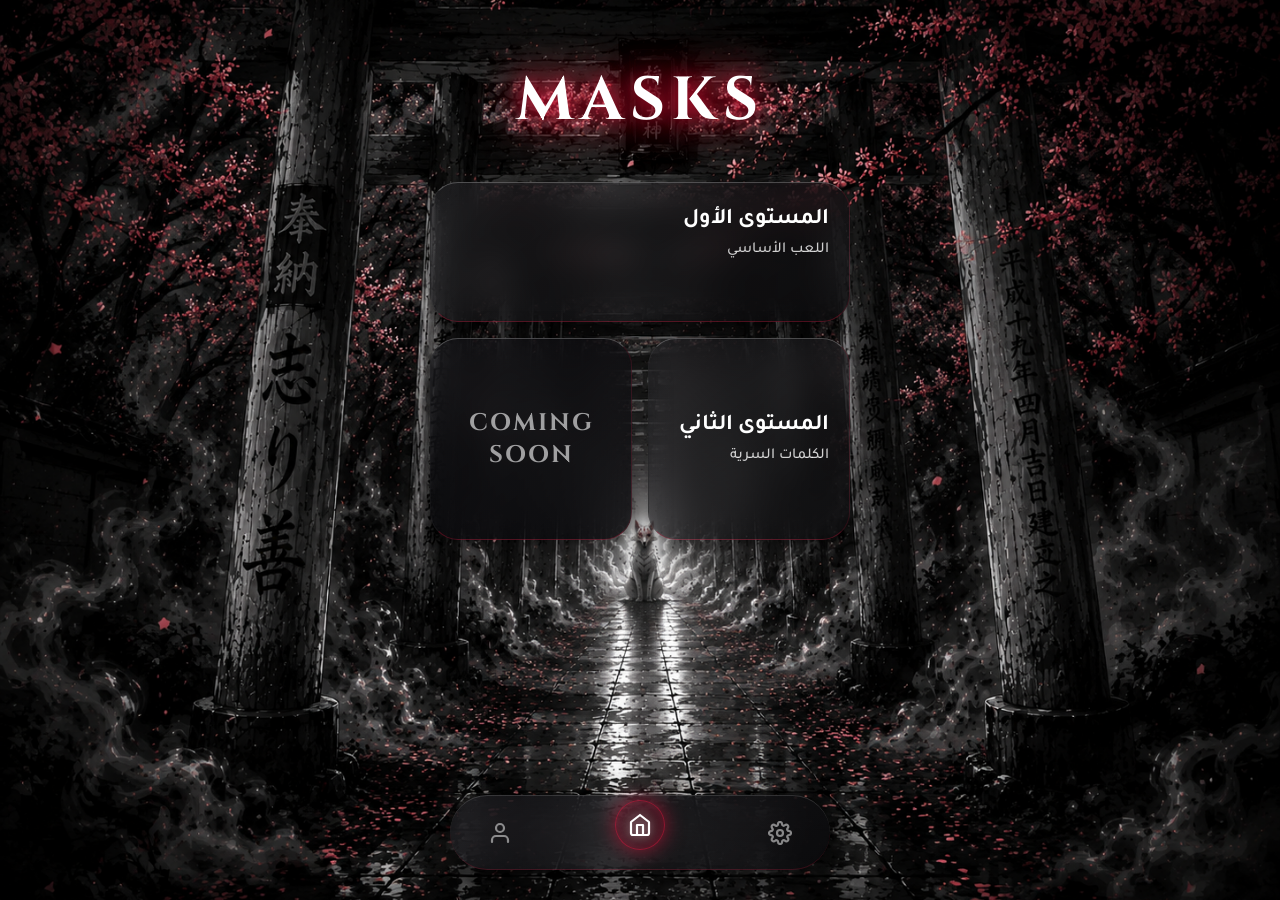
==== index.html @ 03657460 "Update index.html" ====
<!DOCTYPE html>
<html lang="ar" dir="rtl">
<head>
    <meta charset="UTF-8">
    <meta name="viewport" content="width=device-width, initial-scale=1.0">
    <title>Masks - Bento Box UI</title>
    
    <link href="https://fonts.googleapis.com/css2?family=Cinzel:wght@700;900&family=Tajawal:wght@400;500;700&display=swap" rel="stylesheet">
    
    <style>
        :root {
            --crimson-red: #dc143c;
            --blood-glow: rgba(220, 20, 60, 0.6);
            --glass-bg-start: rgba(40, 40, 45, 0.4);
            --glass-bg-end: rgba(10, 10, 12, 0.75);
            --text-pure-white: #ffffff;
            --bento-radius: 28px;
        }

        * {
            box-sizing: border-box;
            margin: 0;
            padding: 0;
        }

        body {
            font-family: 'Tajawal', sans-serif;
            background: #050505 url('BackGround(3).png') no-repeat center center fixed;
            background-size: cover;
            color: var(--text-pure-white);
            min-height: 100vh;
            display: flex;
            flex-direction: column;
            align-items: center;
            padding-bottom: 120px;
        }

        /* --- الشعار والعنوان --- */
        header {
            margin-top: 60px;
            margin-bottom: 40px;
            text-align: center;
        }

        h1.game-title {
            font-family: 'Cinzel', serif;
            font-size: 3.8rem;
            letter-spacing: 6px;
            color: var(--text-pure-white);
            text-transform: uppercase;
            text-shadow: 0 0 15px var(--blood-glow), 0 0 35px var(--crimson-red), 0 0 50px #8a0303;
        }

        /* --- تخطيط البينتو الحقيقي (Bento Box Grid) --- */
        .bento-grid {
            display: grid;
            grid-template-columns: 1fr 1fr; /* عمودين متساويين */
            gap: 16px;
            width: 90%;
            max-width: 420px; /* مقاس مثالي للهواتف */
        }

        /* المربع الأول: يأخذ العرض كاملاً (عمودين) */
        .bento-wide {
            grid-column: span 2;
            min-height: 140px;
        }

        /* المربعات الصغيرة: مربعات مثالية */
        .bento-square {
            aspect-ratio: 1 / 1;
            display: flex;
            flex-direction: column;
            justify-content: center;
        }

        /* --- الزجاج الداكن المتقدم (Advanced Glassmorphism) --- */
        .bento-item {
            background: linear-gradient(145deg, var(--glass-bg-start) 0%, var(--glass-bg-end) 100%);
            backdrop-filter: blur(16px);
            -webkit-backdrop-filter: blur(16px);
            border-radius: var(--bento-radius);
            padding: 24px 20px;
            text-align: right;
            box-shadow: 0 15px 35px rgba(0, 0, 0, 0.5);
            transition: all 0.3s cubic-bezier(0.25, 0.8, 0.25, 1);
            
            /* حدود زجاجية 3D: أبيض من الأعلى وأحمر من الأسفل */
            border-top: 1.5px solid rgba(255, 255, 255, 0.25);
            border-bottom: 1.5px solid rgba(220, 20, 60, 0.3);
            border-left: 1px solid rgba(255, 255, 255, 0.05);
            border-right: 1px solid rgba(220, 20, 60, 0.15);
            
            cursor: pointer;
            position: relative;
            overflow: hidden;
        }

        /* تأثير التمرير والضغط (Hover & Active) */
        .bento-item:hover, .bento-item:active {
            transform: translateY(-5px) scale(1.02);
            /* توهج دموي للحدود */
            border-top-color: var(--crimson-red);
            border-bottom-color: var(--crimson-red);
            border-left-color: var(--crimson-red);
            border-right-color: var(--crimson-red);
            box-shadow: 0 15px 30px var(--blood-glow);
        }

        .bento-item h2 {
            font-size: 1.4rem;
            font-weight: 700;
            margin-bottom: 8px;
            color: var(--text-pure-white);
        }

        .bento-item p {
            font-size: 0.95rem;
            font-weight: 500;
            color: rgba(255, 255, 255, 0.8);
        }

        /* تنسيق خاص لمربع Coming Soon */
        .bento-square.coming-soon {
            align-items: center;
            text-align: center;
            background: linear-gradient(145deg, rgba(20, 20, 25, 0.5) 0%, rgba(5, 5, 8, 0.8) 100%);
        }

        .bento-square.coming-soon h2 {
            font-family: 'Cinzel', serif;
            font-size: 1.5rem;
            letter-spacing: 2px;
            margin: 0;
            color: rgba(255, 255, 255, 0.6);
            text-transform: uppercase;
        }

        /* --- شريط التنقل السفلي الاحترافي --- */
        .bottom-nav {
            position: fixed;
            bottom: 30px;
            left: 50%;
            transform: translateX(-50%);
            width: 85%;
            max-width: 380px;
            height: 75px;
            background: linear-gradient(145deg, rgba(30, 30, 35, 0.6) 0%, rgba(10, 10, 12, 0.9) 100%);
            backdrop-filter: blur(20px);
            -webkit-backdrop-filter: blur(20px);
            border-top: 1px solid rgba(255, 255, 255, 0.15);
            border-bottom: 1px solid rgba(220, 20, 60, 0.2);
            border-radius: 40px;
            display: flex;
            justify-content: space-between;
            align-items: center;
            padding: 0 25px;
            box-shadow: 0 15px 45px rgba(0, 0, 0, 0.8);
            z-index: 1000;
        }

        .nav-item {
            display: flex;
            justify-content: center;
            align-items: center;
            width: 50px;
            height: 50px;
            border-radius: 50%;
            cursor: pointer;
            transition: all 0.3s cubic-bezier(0.25, 0.8, 0.25, 1);
            color: rgba(255, 255, 255, 0.5); /* لون الأيقونات غير النشطة */
        }

        /* تنسيق أيقونات SVG */
        .nav-item svg {
            width: 24px;
            height: 24px;
            fill: none;
            stroke: currentColor;
            stroke-width: 2.2;
            stroke-linecap: round;
            stroke-linejoin: round;
            transition: all 0.3s ease;
        }

        /* حالة الزر النشط (Active) */
        .nav-item.active {
            color: var(--text-pure-white); /* أيقونة بيضاء ناصعة */
            background: rgba(220, 20, 60, 0.2);
            border: 1px solid rgba(220, 20, 60, 0.5);
            box-shadow: 0 0 20px var(--blood-glow), inset 0 0 10px rgba(220, 20, 60, 0.2);
            transform: translateY(-8px); /* رفع للأعلى بشكل واضح */
        }

        .nav-item.active svg {
            stroke: var(--text-pure-white);
            filter: drop-shadow(0 0 5px rgba(255, 255, 255, 0.5));
        }

    </style>
</head>
<body>

    <header>
        <h1 class="game-title">Masks</h1>
    </header>

    <main class="bento-grid">
        
        <div class="bento-item bento-wide">
            <h2>المستوى الأول</h2>
            <p>اللعب الأساسي</p>
        </div>

        <div class="bento-item bento-square">
            <h2>المستوى الثاني</h2>
            <p>الكلمات السرية</p>
        </div>

        <div class="bento-item bento-square coming-soon">
            <h2>Coming<br>Soon</h2>
        </div>
        
    </main>

    <nav class="bottom-nav">
        <div class="nav-item" id="nav-settings">
            <svg viewBox="0 0 24 24">
                <circle cx="12" cy="12" r="3"></circle>
                <path d="M19.4 15a1.65 1.65 0 0 0 .33 1.82l.06.06a2 2 0 0 1 0 2.83 2 2 0 0 1-2.83 0l-.06-.06a1.65 1.65 0 0 0-1.82-.33 1.65 1.65 0 0 0-1 1.51V21a2 2 0 0 1-2 2 2 2 0 0 1-2-2v-.09A1.65 1.65 0 0 0 9 19.4a1.65 1.65 0 0 0-1.82.33l-.06.06a2 2 0 0 1-2.83 0 2 2 0 0 1 0-2.83l.06-.06a1.65 1.65 0 0 0 .33-1.82 1.65 1.65 0 0 0-1.51-1H3a2 2 0 0 1-2-2 2 2 0 0 1 2-2h.09A1.65 1.65 0 0 0 4.6 9a1.65 1.65 0 0 0-.33-1.82l-.06-.06a2 2 0 0 1 0-2.83 2 2 0 0 1 2.83 0l.06.06a1.65 1.65 0 0 0 1.82.33H9a1.65 1.65 0 0 0 1-1.51V3a2 2 0 0 1 2-2 2 2 0 0 1 2 2v.09a1.65 1.65 0 0 0 1 1.51 1.65 1.65 0 0 0 1.82-.33l.06-.06a2 2 0 0 1 2.83 0 2 2 0 0 1 0 2.83l-.06.06a1.65 1.65 0 0 0-.33 1.82V9a1.65 1.65 0 0 0 1.51 1H21a2 2 0 0 1 2 2 2 2 0 0 1-2 2h-.09a1.65 1.65 0 0 0-1.51 1z"></path>
            </svg>
        </div>
        
        <div class="nav-item active" id="nav-home">
            <svg viewBox="0 0 24 24">
                <path d="M3 9l9-7 9 7v11a2 2 0 0 1-2 2H5a2 2 0 0 1-2-2z"></path>
                <polyline points="9 22 9 12 15 12 15 22"></polyline>
            </svg>
        </div>
        
        <div class="nav-item" id="nav-profile">
            <svg viewBox="0 0 24 24">
                <path d="M20 21v-2a4 4 0 0 0-4-4H8a4 4 0 0 0-4 4v2"></path>
                <circle cx="12" cy="7" r="4"></circle>
            </svg>
        </div>
    </nav>

    <script>
        document.addEventListener('DOMContentLoaded', () => {
            const navItems = document.querySelectorAll('.nav-item');

            navItems.forEach(item => {
                item.addEventListener('click', function() {
                    // إزالة التفعيل من جميع الأزرار
                    navItems.forEach(nav => nav.classList.remove('active'));
                    
                    // إضافة التفعيل للزر الحالي ليرتفع ويتوهج
                    this.classList.add('active');
                });
            });
        });
    </script>
</body>
</html>
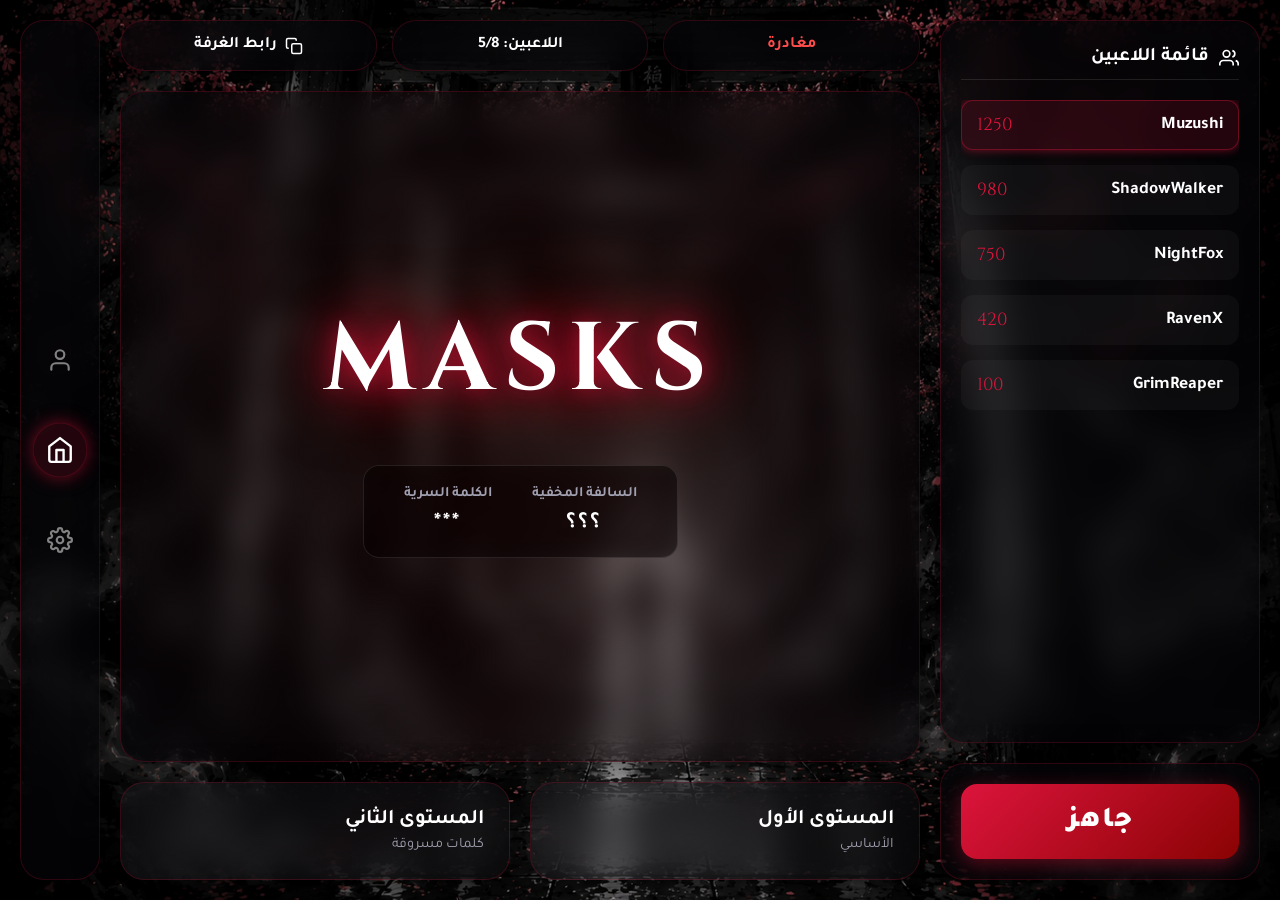
==== commit f4d51c02: "Update index.html" ====
--- a/index.html
+++ b/index.html
@@ -3,18 +3,20 @@
 <head>
     <meta charset="UTF-8">
     <meta name="viewport" content="width=device-width, initial-scale=1.0">
-    <title>Masks - Bento Box UI</title>
+    <title>MASKS - Grimdark Bento UI</title>
     
     <link href="https://fonts.googleapis.com/css2?family=Cinzel:wght@700;900&family=Tajawal:wght@400;500;700&display=swap" rel="stylesheet">
     
     <style>
         :root {
-            --crimson-red: #dc143c;
-            --blood-glow: rgba(220, 20, 60, 0.6);
-            --glass-bg-start: rgba(40, 40, 45, 0.4);
-            --glass-bg-end: rgba(10, 10, 12, 0.75);
-            --text-pure-white: #ffffff;
-            --bento-radius: 28px;
+            --crimson-dark: #8a0303;
+            --crimson-bright: #dc143c;
+            --blood-glow: rgba(220, 20, 60, 0.5);
+            --glass-bg: rgba(5, 5, 8, 0.65);
+            --glass-border: rgba(220, 20, 60, 0.2);
+            --text-pure: #ffffff;
+            --text-muted: #a0a0b0;
+            --bento-radius: 24px;
         }
 
         * {
@@ -27,235 +29,399 @@
             font-family: 'Tajawal', sans-serif;
             background: #050505 url('BackGround(3).png') no-repeat center center fixed;
             background-size: cover;
-            color: var(--text-pure-white);
+            color: var(--text-pure);
             min-height: 100vh;
             display: flex;
-            flex-direction: column;
-            align-items: center;
-            padding-bottom: 120px;
-        }
-
-        /* --- الشعار والعنوان --- */
-        header {
-            margin-top: 60px;
-            margin-bottom: 40px;
-            text-align: center;
-        }
-
-        h1.game-title {
-            font-family: 'Cinzel', serif;
-            font-size: 3.8rem;
-            letter-spacing: 6px;
-            color: var(--text-pure-white);
-            text-transform: uppercase;
-            text-shadow: 0 0 15px var(--blood-glow), 0 0 35px var(--crimson-red), 0 0 50px #8a0303;
-        }
-
-        /* --- تخطيط البينتو الحقيقي (Bento Box Grid) --- */
-        .bento-grid {
+            justify-content: center;
+            align-items: center;
+            padding: 20px;
+            overflow-x: hidden;
+        }
+
+        /* --- التخطيط الشبكي الرئيسي (Bento Box Layout) --- */
+        .layout-wrapper {
             display: grid;
-            grid-template-columns: 1fr 1fr; /* عمودين متساويين */
-            gap: 16px;
-            width: 90%;
-            max-width: 420px; /* مقاس مثالي للهواتف */
-        }
-
-        /* المربع الأول: يأخذ العرض كاملاً (عمودين) */
-        .bento-wide {
-            grid-column: span 2;
-            min-height: 140px;
-        }
-
-        /* المربعات الصغيرة: مربعات مثالية */
-        .bento-square {
-            aspect-ratio: 1 / 1;
-            display: flex;
-            flex-direction: column;
-            justify-content: center;
-        }
-
-        /* --- الزجاج الداكن المتقدم (Advanced Glassmorphism) --- */
-        .bento-item {
-            background: linear-gradient(145deg, var(--glass-bg-start) 0%, var(--glass-bg-end) 100%);
+            width: 100%;
+            max-width: 1400px;
+            height: calc(100vh - 40px);
+            gap: 20px;
+            /* التوزيع: قائمة يمنى (300px) | المنتصف (مرن) | شريط أيسر (80px) */
+            /* في الـ RTL، العمود الأول يظهر على اليمين فعلياً */
+            grid-template-columns: 320px 1fr 80px; 
+            grid-template-areas: "right center left";
+        }
+
+        /* الشاشات المتوسطة والصغيرة (الجوال) */
+        @media (max-width: 1024px) {
+            body { align-items: flex-start; }
+            .layout-wrapper {
+                height: auto;
+                grid-template-columns: 1fr;
+                grid-template-areas: 
+                    "left"
+                    "center"
+                    "right";
+            }
+        }
+
+        /* --- التصميم الزجاجي الموحد (Dark Glassmorphism) --- */
+        .glass-panel {
+            background: var(--glass-bg);
             backdrop-filter: blur(16px);
             -webkit-backdrop-filter: blur(16px);
+            border: 1px solid var(--glass-border);
             border-radius: var(--bento-radius);
-            padding: 24px 20px;
-            text-align: right;
-            box-shadow: 0 15px 35px rgba(0, 0, 0, 0.5);
-            transition: all 0.3s cubic-bezier(0.25, 0.8, 0.25, 1);
-            
-            /* حدود زجاجية 3D: أبيض من الأعلى وأحمر من الأسفل */
-            border-top: 1.5px solid rgba(255, 255, 255, 0.25);
-            border-bottom: 1.5px solid rgba(220, 20, 60, 0.3);
-            border-left: 1px solid rgba(255, 255, 255, 0.05);
-            border-right: 1px solid rgba(220, 20, 60, 0.15);
-            
-            cursor: pointer;
+            box-shadow: 0 10px 40px rgba(0, 0, 0, 0.8);
             position: relative;
             overflow: hidden;
         }
 
-        /* تأثير التمرير والضغط (Hover & Active) */
-        .bento-item:hover, .bento-item:active {
-            transform: translateY(-5px) scale(1.02);
-            /* توهج دموي للحدود */
-            border-top-color: var(--crimson-red);
-            border-bottom-color: var(--crimson-red);
-            border-left-color: var(--crimson-red);
-            border-right-color: var(--crimson-red);
-            box-shadow: 0 15px 30px var(--blood-glow);
-        }
-
-        .bento-item h2 {
-            font-size: 1.4rem;
-            font-weight: 700;
-            margin-bottom: 8px;
-            color: var(--text-pure-white);
-        }
-
-        .bento-item p {
-            font-size: 0.95rem;
-            font-weight: 500;
-            color: rgba(255, 255, 255, 0.8);
-        }
-
-        /* تنسيق خاص لمربع Coming Soon */
-        .bento-square.coming-soon {
-            align-items: center;
-            text-align: center;
-            background: linear-gradient(145deg, rgba(20, 20, 25, 0.5) 0%, rgba(5, 5, 8, 0.8) 100%);
-        }
-
-        .bento-square.coming-soon h2 {
-            font-family: 'Cinzel', serif;
-            font-size: 1.5rem;
-            letter-spacing: 2px;
-            margin: 0;
-            color: rgba(255, 255, 255, 0.6);
-            text-transform: uppercase;
-        }
-
-        /* --- شريط التنقل السفلي الاحترافي --- */
-        .bottom-nav {
-            position: fixed;
-            bottom: 30px;
-            left: 50%;
-            transform: translateX(-50%);
-            width: 85%;
-            max-width: 380px;
-            height: 75px;
-            background: linear-gradient(145deg, rgba(30, 30, 35, 0.6) 0%, rgba(10, 10, 12, 0.9) 100%);
-            backdrop-filter: blur(20px);
-            -webkit-backdrop-filter: blur(20px);
-            border-top: 1px solid rgba(255, 255, 255, 0.15);
-            border-bottom: 1px solid rgba(220, 20, 60, 0.2);
-            border-radius: 40px;
-            display: flex;
-            justify-content: space-between;
-            align-items: center;
-            padding: 0 25px;
-            box-shadow: 0 15px 45px rgba(0, 0, 0, 0.8);
-            z-index: 1000;
-        }
-
-        .nav-item {
-            display: flex;
-            justify-content: center;
-            align-items: center;
+        /* --- 1. الشريط الجانبي الأيسر (Nav) --- */
+        .left-sidebar {
+            grid-area: left;
+            display: flex;
+            flex-direction: column;
+            align-items: center;
+            justify-content: center;
+            gap: 40px;
+            padding: 30px 0;
+        }
+
+        @media (max-width: 1024px) {
+            .left-sidebar {
+                flex-direction: row;
+                padding: 15px;
+                border-radius: 40px;
+            }
+        }
+
+        .nav-icon {
             width: 50px;
             height: 50px;
             border-radius: 50%;
+            display: flex;
+            justify-content: center;
+            align-items: center;
             cursor: pointer;
-            transition: all 0.3s cubic-bezier(0.25, 0.8, 0.25, 1);
-            color: rgba(255, 255, 255, 0.5); /* لون الأيقونات غير النشطة */
-        }
-
-        /* تنسيق أيقونات SVG */
-        .nav-item svg {
-            width: 24px;
-            height: 24px;
+            transition: all 0.3s ease;
+            color: rgba(255, 255, 255, 0.5);
+        }
+
+        .nav-icon svg {
+            width: 26px;
+            height: 26px;
             fill: none;
             stroke: currentColor;
-            stroke-width: 2.2;
+            stroke-width: 2;
             stroke-linecap: round;
             stroke-linejoin: round;
+        }
+
+        .nav-icon.active, .nav-icon:hover {
+            color: var(--text-pure);
+            background: rgba(220, 20, 60, 0.15);
+            box-shadow: 0 0 15px var(--blood-glow);
+            border: 1px solid var(--glass-border);
+            transform: scale(1.1);
+        }
+
+        /* --- 2. المساحة المركزية (Center Column) --- */
+        .center-column {
+            grid-area: center;
+            display: flex;
+            flex-direction: column;
+            gap: 20px;
+        }
+
+        /* الأزرار العلوية الطافية */
+        .top-pills {
+            display: flex;
+            justify-content: space-between;
+            gap: 15px;
+            flex-wrap: wrap;
+        }
+
+        .pill {
+            flex: 1;
+            min-width: 120px;
+            padding: 15px 20px;
+            display: flex;
+            justify-content: center;
+            align-items: center;
+            gap: 8px;
+            font-size: 1rem;
+            font-weight: 700;
+            cursor: pointer;
+            transition: background 0.3s;
+        }
+
+        .pill:hover { background: rgba(255, 255, 255, 0.1); }
+        .pill-leave { color: #ff4d4d; }
+        .pill-copy svg { width: 18px; height: 18px; stroke: currentColor; fill: none; stroke-width: 2; }
+
+        /* منطقة الهيرو (Hero Area) */
+        .hero-area {
+            flex: 1;
+            min-height: 400px;
+            display: flex;
+            flex-direction: column;
+            justify-content: center;
+            align-items: center;
+            padding: 40px;
+            background: radial-gradient(circle at center, rgba(40,0,0,0.4) 0%, rgba(5,5,8,0.7) 100%);
+        }
+
+        .hero-title {
+            font-family: 'Cinzel', serif;
+            font-size: 6rem;
+            letter-spacing: 10px;
+            color: var(--text-pure);
+            text-transform: uppercase;
+            text-shadow: 0 0 20px var(--blood-glow), 0 0 50px var(--crimson-bright), 0 0 80px var(--crimson-dark);
+            margin-bottom: 40px;
+            animation: pulse-glow 3s infinite alternate;
+        }
+
+        @keyframes pulse-glow {
+            from { text-shadow: 0 0 10px var(--blood-glow), 0 0 30px var(--crimson-bright); }
+            to { text-shadow: 0 0 25px var(--blood-glow), 0 0 60px var(--crimson-bright), 0 0 100px var(--crimson-dark); }
+        }
+
+        .hero-info-card {
+            background: rgba(0, 0, 0, 0.4);
+            border: 1px solid rgba(255, 255, 255, 0.1);
+            border-radius: 16px;
+            padding: 20px 40px;
+            display: flex;
+            gap: 40px;
+            text-align: center;
+            backdrop-filter: blur(10px);
+        }
+
+        .info-col h3 { font-size: 0.9rem; color: var(--text-muted); margin-bottom: 8px; }
+        .info-col p { font-size: 1.4rem; font-weight: 700; letter-spacing: 2px; }
+
+        @media (max-width: 768px) {
+            .hero-title { font-size: 3.5rem; }
+            .hero-info-card { flex-direction: column; gap: 20px; padding: 20px; }
+        }
+
+        /* المربعات السفلية (Bottom Widgets) */
+        .bottom-widgets {
+            display: flex;
+            gap: 20px;
+        }
+
+        .widget {
+            flex: 1;
+            padding: 25px;
+            display: flex;
+            flex-direction: column;
+            justify-content: center;
+            text-align: right;
+            background: linear-gradient(135deg, rgba(30,30,35,0.4) 0%, rgba(10,10,12,0.7) 100%);
+            transition: transform 0.3s;
+        }
+
+        .widget:hover {
+            transform: translateY(-5px);
+            border-color: var(--crimson-bright);
+        }
+
+        .widget h3 { font-size: 1.3rem; margin-bottom: 5px; }
+        .widget p { font-size: 0.9rem; color: var(--text-muted); }
+
+        /* --- 3. القائمة اليمنى (Right Sidebar) --- */
+        .right-sidebar {
+            grid-area: right;
+            display: flex;
+            flex-direction: column;
+            gap: 20px;
+        }
+
+        .leaderboard-card {
+            flex: 1;
+            padding: 25px 20px;
+            display: flex;
+            flex-direction: column;
+        }
+
+        .leaderboard-title {
+            font-size: 1.2rem;
+            font-weight: 700;
+            margin-bottom: 20px;
+            display: flex;
+            align-items: center;
+            gap: 10px;
+            border-bottom: 1px solid rgba(255,255,255,0.1);
+            padding-bottom: 10px;
+        }
+
+        .player-list {
+            list-style: none;
+            display: flex;
+            flex-direction: column;
+            gap: 15px;
+            overflow-y: auto;
+        }
+
+        .player-item {
+            display: flex;
+            justify-content: space-between;
+            align-items: center;
+            padding: 12px 15px;
+            border-radius: 12px;
+            background: rgba(255, 255, 255, 0.03);
+            border: 1px solid transparent;
+            transition: all 0.2s;
+        }
+
+        .player-item:hover { background: rgba(255, 255, 255, 0.08); }
+
+        /* تمييز اللاعب الأول (Muzushi) */
+        .player-item.top-player {
+            background: rgba(220, 20, 60, 0.15);
+            border: 1px solid rgba(220, 20, 60, 0.4);
+            box-shadow: 0 0 10px var(--blood-glow);
+        }
+
+        .player-name { font-weight: 700; font-size: 1.1rem; }
+        .player-score { font-family: 'Cinzel', serif; font-size: 1.1rem; color: var(--crimson-bright); }
+
+        .ready-action-card {
+            padding: 20px;
+            display: flex;
+            justify-content: center;
+            align-items: center;
+        }
+
+        .btn-ready {
+            width: 100%;
+            padding: 20px;
+            border-radius: 16px;
+            border: none;
+            background: linear-gradient(135deg, var(--crimson-bright) 0%, var(--crimson-dark) 100%);
+            color: var(--text-pure);
+            font-family: 'Tajawal', sans-serif;
+            font-size: 1.8rem;
+            font-weight: 900;
+            text-transform: uppercase;
+            letter-spacing: 2px;
+            cursor: pointer;
+            box-shadow: 0 5px 20px rgba(220, 20, 60, 0.4);
             transition: all 0.3s ease;
         }
 
-        /* حالة الزر النشط (Active) */
-        .nav-item.active {
-            color: var(--text-pure-white); /* أيقونة بيضاء ناصعة */
-            background: rgba(220, 20, 60, 0.2);
-            border: 1px solid rgba(220, 20, 60, 0.5);
-            box-shadow: 0 0 20px var(--blood-glow), inset 0 0 10px rgba(220, 20, 60, 0.2);
-            transform: translateY(-8px); /* رفع للأعلى بشكل واضح */
-        }
-
-        .nav-item.active svg {
-            stroke: var(--text-pure-white);
-            filter: drop-shadow(0 0 5px rgba(255, 255, 255, 0.5));
-        }
+        .btn-ready:hover {
+            transform: scale(1.02);
+            box-shadow: 0 10px 30px rgba(220, 20, 60, 0.8);
+        }
+        .btn-ready:active { transform: scale(0.98); }
 
     </style>
 </head>
 <body>
 
-    <header>
-        <h1 class="game-title">Masks</h1>
-    </header>
-
-    <main class="bento-grid">
+    <div class="layout-wrapper">
         
-        <div class="bento-item bento-wide">
-            <h2>المستوى الأول</h2>
-            <p>اللعب الأساسي</p>
-        </div>
-
-        <div class="bento-item bento-square">
-            <h2>المستوى الثاني</h2>
-            <p>الكلمات السرية</p>
-        </div>
-
-        <div class="bento-item bento-square coming-soon">
-            <h2>Coming<br>Soon</h2>
-        </div>
-        
-    </main>
-
-    <nav class="bottom-nav">
-        <div class="nav-item" id="nav-settings">
-            <svg viewBox="0 0 24 24">
-                <circle cx="12" cy="12" r="3"></circle>
-                <path d="M19.4 15a1.65 1.65 0 0 0 .33 1.82l.06.06a2 2 0 0 1 0 2.83 2 2 0 0 1-2.83 0l-.06-.06a1.65 1.65 0 0 0-1.82-.33 1.65 1.65 0 0 0-1 1.51V21a2 2 0 0 1-2 2 2 2 0 0 1-2-2v-.09A1.65 1.65 0 0 0 9 19.4a1.65 1.65 0 0 0-1.82.33l-.06.06a2 2 0 0 1-2.83 0 2 2 0 0 1 0-2.83l.06-.06a1.65 1.65 0 0 0 .33-1.82 1.65 1.65 0 0 0-1.51-1H3a2 2 0 0 1-2-2 2 2 0 0 1 2-2h.09A1.65 1.65 0 0 0 4.6 9a1.65 1.65 0 0 0-.33-1.82l-.06-.06a2 2 0 0 1 0-2.83 2 2 0 0 1 2.83 0l.06.06a1.65 1.65 0 0 0 1.82.33H9a1.65 1.65 0 0 0 1-1.51V3a2 2 0 0 1 2-2 2 2 0 0 1 2 2v.09a1.65 1.65 0 0 0 1 1.51 1.65 1.65 0 0 0 1.82-.33l.06-.06a2 2 0 0 1 2.83 0 2 2 0 0 1 0 2.83l-.06.06a1.65 1.65 0 0 0-.33 1.82V9a1.65 1.65 0 0 0 1.51 1H21a2 2 0 0 1 2 2 2 2 0 0 1-2 2h-.09a1.65 1.65 0 0 0-1.51 1z"></path>
-            </svg>
-        </div>
-        
-        <div class="nav-item active" id="nav-home">
-            <svg viewBox="0 0 24 24">
-                <path d="M3 9l9-7 9 7v11a2 2 0 0 1-2 2H5a2 2 0 0 1-2-2z"></path>
-                <polyline points="9 22 9 12 15 12 15 22"></polyline>
-            </svg>
-        </div>
-        
-        <div class="nav-item" id="nav-profile">
-            <svg viewBox="0 0 24 24">
-                <path d="M20 21v-2a4 4 0 0 0-4-4H8a4 4 0 0 0-4 4v2"></path>
-                <circle cx="12" cy="7" r="4"></circle>
-            </svg>
-        </div>
-    </nav>
+        <nav class="left-sidebar glass-panel">
+            <div class="nav-icon">
+                <svg viewBox="0 0 24 24"><path d="M20 21v-2a4 4 0 0 0-4-4H8a4 4 0 0 0-4 4v2"></path><circle cx="12" cy="7" r="4"></circle></svg>
+            </div>
+            <div class="nav-icon active">
+                <svg viewBox="0 0 24 24"><path d="M3 9l9-7 9 7v11a2 2 0 0 1-2 2H5a2 2 0 0 1-2-2z"></path><polyline points="9 22 9 12 15 12 15 22"></polyline></svg>
+            </div>
+            <div class="nav-icon">
+                <svg viewBox="0 0 24 24"><circle cx="12" cy="12" r="3"></circle><path d="M19.4 15a1.65 1.65 0 0 0 .33 1.82l.06.06a2 2 0 0 1 0 2.83 2 2 0 0 1-2.83 0l-.06-.06a1.65 1.65 0 0 0-1.82-.33 1.65 1.65 0 0 0-1 1.51V21a2 2 0 0 1-2 2 2 2 0 0 1-2-2v-.09A1.65 1.65 0 0 0 9 19.4a1.65 1.65 0 0 0-1.82.33l-.06.06a2 2 0 0 1-2.83 0 2 2 0 0 1 0-2.83l.06-.06a1.65 1.65 0 0 0 .33-1.82 1.65 1.65 0 0 0-1.51-1H3a2 2 0 0 1-2-2 2 2 0 0 1 2-2h.09A1.65 1.65 0 0 0 4.6 9a1.65 1.65 0 0 0-.33-1.82l-.06-.06a2 2 0 0 1 0-2.83 2 2 0 0 1 2.83 0l.06.06a1.65 1.65 0 0 0 1.82.33H9a1.65 1.65 0 0 0 1-1.51V3a2 2 0 0 1 2-2 2 2 0 0 1 2 2v.09a1.65 1.65 0 0 0 1 1.51 1.65 1.65 0 0 0 1.82-.33l.06-.06a2 2 0 0 1 2.83 0 2 2 0 0 1 0 2.83l-.06.06a1.65 1.65 0 0 0-.33 1.82V9a1.65 1.65 0 0 0 1.51 1H21a2 2 0 0 1 2 2 2 2 0 0 1-2 2h-.09a1.65 1.65 0 0 0-1.51 1z"></path></svg>
+            </div>
+        </nav>
+
+        <main class="center-column">
+            
+            <div class="top-pills">
+                <div class="pill glass-panel pill-leave">مغادرة</div>
+                <div class="pill glass-panel">اللاعبين: 5/8</div>
+                <div class="pill glass-panel pill-copy">
+                    <svg viewBox="0 0 24 24"><rect x="9" y="9" width="13" height="13" rx="2" ry="2"></rect><path d="M5 15H4a2 2 0 0 1-2-2V4a2 2 0 0 1 2-2h9a2 2 0 0 1 2 2v1"></path></svg>
+                    رابط الغرفة
+                </div>
+            </div>
+
+            <div class="hero-area glass-panel">
+                <h1 class="hero-title">MASKS</h1>
+                
+                <div class="hero-info-card">
+                    <div class="info-col">
+                        <h3>السالفة المخفية</h3>
+                        <p>؟؟؟</p>
+                    </div>
+                    <div class="info-col">
+                        <h3>الكلمة السرية</h3>
+                        <p>***</p>
+                    </div>
+                </div>
+            </div>
+
+            <div class="bottom-widgets">
+                <div class="widget glass-panel">
+                    <h3>المستوى الأول</h3>
+                    <p>الأساسي</p>
+                </div>
+                <div class="widget glass-panel">
+                    <h3>المستوى الثاني</h3>
+                    <p>كلمات مسروقة</p>
+                </div>
+            </div>
+
+        </main>
+
+        <aside class="right-sidebar">
+            
+            <div class="leaderboard-card glass-panel">
+                <div class="leaderboard-title">
+                    <svg style="width:20px;height:20px;fill:none;stroke:currentColor;stroke-width:2" viewBox="0 0 24 24"><path d="M17 21v-2a4 4 0 0 0-4-4H5a4 4 0 0 0-4 4v2"></path><circle cx="9" cy="7" r="4"></circle><path d="M23 21v-2a4 4 0 0 0-3-3.87"></path><path d="M16 3.13a4 4 0 0 1 0 7.75"></path></svg>
+                    قائمة اللاعبين
+                </div>
+                
+                <ul class="player-list">
+                    <li class="player-item top-player">
+                        <span class="player-name">Muzushi</span>
+                        <span class="player-score">1250</span>
+                    </li>
+                    <li class="player-item">
+                        <span class="player-name">ShadowWalker</span>
+                        <span class="player-score">980</span>
+                    </li>
+                    <li class="player-item">
+                        <span class="player-name">NightFox</span>
+                        <span class="player-score">750</span>
+                    </li>
+                    <li class="player-item">
+                        <span class="player-name">RavenX</span>
+                        <span class="player-score">420</span>
+                    </li>
+                    <li class="player-item">
+                        <span class="player-name">GrimReaper</span>
+                        <span class="player-score">100</span>
+                    </li>
+                </ul>
+            </div>
+
+            <div class="ready-action-card glass-panel">
+                <button class="btn-ready">جاهز</button>
+            </div>
+
+        </aside>
+
+    </div>
 
     <script>
         document.addEventListener('DOMContentLoaded', () => {
-            const navItems = document.querySelectorAll('.nav-item');
-
-            navItems.forEach(item => {
-                item.addEventListener('click', function() {
-                    // إزالة التفعيل من جميع الأزرار
-                    navItems.forEach(nav => nav.classList.remove('active'));
-                    
-                    // إضافة التفعيل للزر الحالي ليرتفع ويتوهج
+            const navIcons = document.querySelectorAll('.nav-icon');
+
+            navIcons.forEach(icon => {
+                icon.addEventListener('click', function() {
+                    navIcons.forEach(nav => nav.classList.remove('active'));
                     this.classList.add('active');
                 });
             });
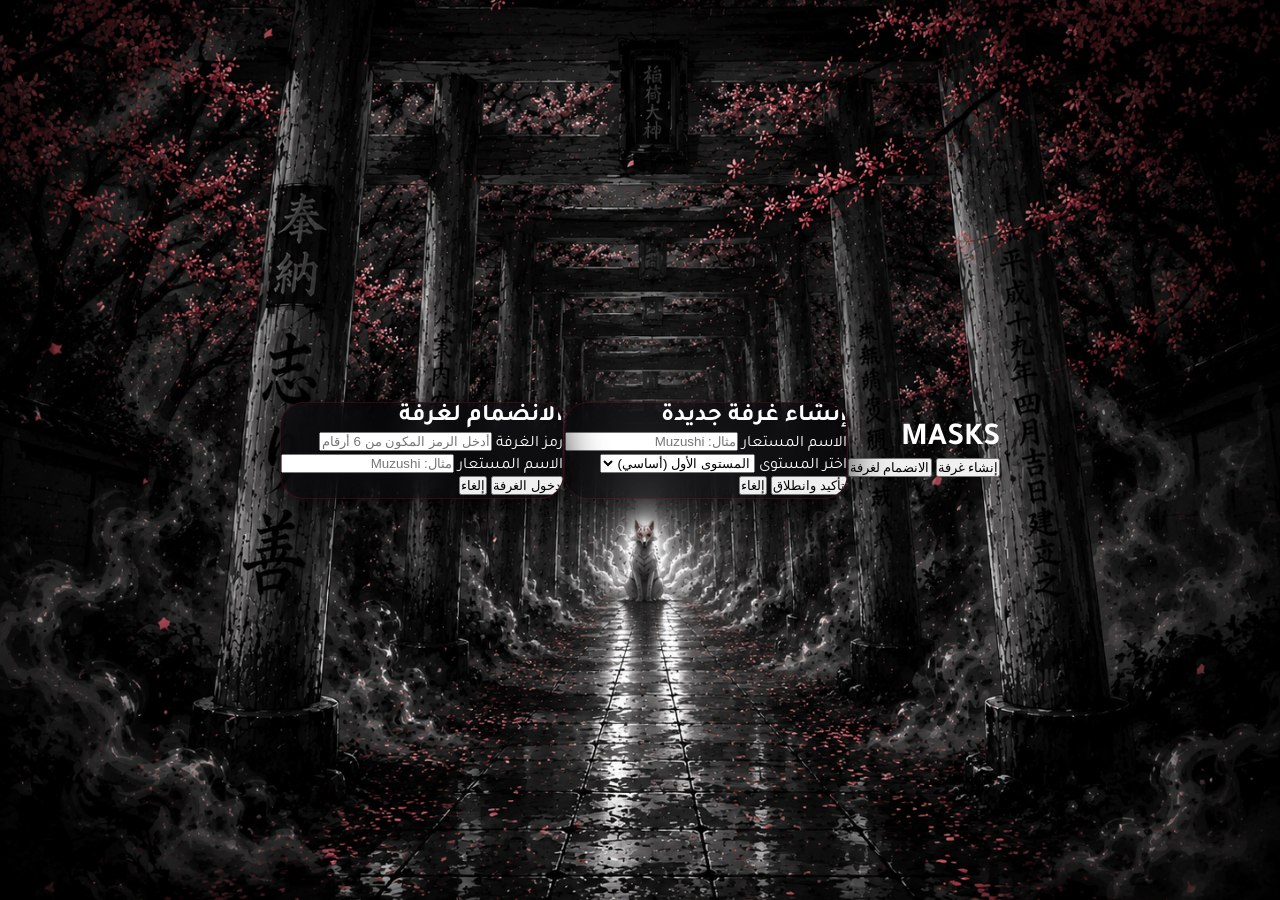
==== commit 7399f884: "Create index.html" ====
--- a/index.html
+++ b/index.html
@@ -3,429 +3,84 @@
 <head>
     <meta charset="UTF-8">
     <meta name="viewport" content="width=device-width, initial-scale=1.0">
-    <title>MASKS - Grimdark Bento UI</title>
-    
-    <link href="https://fonts.googleapis.com/css2?family=Cinzel:wght@700;900&family=Tajawal:wght@400;500;700&display=swap" rel="stylesheet">
-    
-    <style>
-        :root {
-            --crimson-dark: #8a0303;
-            --crimson-bright: #dc143c;
-            --blood-glow: rgba(220, 20, 60, 0.5);
-            --glass-bg: rgba(5, 5, 8, 0.65);
-            --glass-border: rgba(220, 20, 60, 0.2);
-            --text-pure: #ffffff;
-            --text-muted: #a0a0b0;
-            --bento-radius: 24px;
-        }
-
-        * {
-            box-sizing: border-box;
-            margin: 0;
-            padding: 0;
-        }
-
-        body {
-            font-family: 'Tajawal', sans-serif;
-            background: #050505 url('BackGround(3).png') no-repeat center center fixed;
-            background-size: cover;
-            color: var(--text-pure);
-            min-height: 100vh;
-            display: flex;
-            justify-content: center;
-            align-items: center;
-            padding: 20px;
-            overflow-x: hidden;
-        }
-
-        /* --- التخطيط الشبكي الرئيسي (Bento Box Layout) --- */
-        .layout-wrapper {
-            display: grid;
-            width: 100%;
-            max-width: 1400px;
-            height: calc(100vh - 40px);
-            gap: 20px;
-            /* التوزيع: قائمة يمنى (300px) | المنتصف (مرن) | شريط أيسر (80px) */
-            /* في الـ RTL، العمود الأول يظهر على اليمين فعلياً */
-            grid-template-columns: 320px 1fr 80px; 
-            grid-template-areas: "right center left";
-        }
-
-        /* الشاشات المتوسطة والصغيرة (الجوال) */
-        @media (max-width: 1024px) {
-            body { align-items: flex-start; }
-            .layout-wrapper {
-                height: auto;
-                grid-template-columns: 1fr;
-                grid-template-areas: 
-                    "left"
-                    "center"
-                    "right";
-            }
-        }
-
-        /* --- التصميم الزجاجي الموحد (Dark Glassmorphism) --- */
-        .glass-panel {
-            background: var(--glass-bg);
-            backdrop-filter: blur(16px);
-            -webkit-backdrop-filter: blur(16px);
-            border: 1px solid var(--glass-border);
-            border-radius: var(--bento-radius);
-            box-shadow: 0 10px 40px rgba(0, 0, 0, 0.8);
-            position: relative;
-            overflow: hidden;
-        }
-
-        /* --- 1. الشريط الجانبي الأيسر (Nav) --- */
-        .left-sidebar {
-            grid-area: left;
-            display: flex;
-            flex-direction: column;
-            align-items: center;
-            justify-content: center;
-            gap: 40px;
-            padding: 30px 0;
-        }
-
-        @media (max-width: 1024px) {
-            .left-sidebar {
-                flex-direction: row;
-                padding: 15px;
-                border-radius: 40px;
-            }
-        }
-
-        .nav-icon {
-            width: 50px;
-            height: 50px;
-            border-radius: 50%;
-            display: flex;
-            justify-content: center;
-            align-items: center;
-            cursor: pointer;
-            transition: all 0.3s ease;
-            color: rgba(255, 255, 255, 0.5);
-        }
-
-        .nav-icon svg {
-            width: 26px;
-            height: 26px;
-            fill: none;
-            stroke: currentColor;
-            stroke-width: 2;
-            stroke-linecap: round;
-            stroke-linejoin: round;
-        }
-
-        .nav-icon.active, .nav-icon:hover {
-            color: var(--text-pure);
-            background: rgba(220, 20, 60, 0.15);
-            box-shadow: 0 0 15px var(--blood-glow);
-            border: 1px solid var(--glass-border);
-            transform: scale(1.1);
-        }
-
-        /* --- 2. المساحة المركزية (Center Column) --- */
-        .center-column {
-            grid-area: center;
-            display: flex;
-            flex-direction: column;
-            gap: 20px;
-        }
-
-        /* الأزرار العلوية الطافية */
-        .top-pills {
-            display: flex;
-            justify-content: space-between;
-            gap: 15px;
-            flex-wrap: wrap;
-        }
-
-        .pill {
-            flex: 1;
-            min-width: 120px;
-            padding: 15px 20px;
-            display: flex;
-            justify-content: center;
-            align-items: center;
-            gap: 8px;
-            font-size: 1rem;
-            font-weight: 700;
-            cursor: pointer;
-            transition: background 0.3s;
-        }
-
-        .pill:hover { background: rgba(255, 255, 255, 0.1); }
-        .pill-leave { color: #ff4d4d; }
-        .pill-copy svg { width: 18px; height: 18px; stroke: currentColor; fill: none; stroke-width: 2; }
-
-        /* منطقة الهيرو (Hero Area) */
-        .hero-area {
-            flex: 1;
-            min-height: 400px;
-            display: flex;
-            flex-direction: column;
-            justify-content: center;
-            align-items: center;
-            padding: 40px;
-            background: radial-gradient(circle at center, rgba(40,0,0,0.4) 0%, rgba(5,5,8,0.7) 100%);
-        }
-
-        .hero-title {
-            font-family: 'Cinzel', serif;
-            font-size: 6rem;
-            letter-spacing: 10px;
-            color: var(--text-pure);
-            text-transform: uppercase;
-            text-shadow: 0 0 20px var(--blood-glow), 0 0 50px var(--crimson-bright), 0 0 80px var(--crimson-dark);
-            margin-bottom: 40px;
-            animation: pulse-glow 3s infinite alternate;
-        }
-
-        @keyframes pulse-glow {
-            from { text-shadow: 0 0 10px var(--blood-glow), 0 0 30px var(--crimson-bright); }
-            to { text-shadow: 0 0 25px var(--blood-glow), 0 0 60px var(--crimson-bright), 0 0 100px var(--crimson-dark); }
-        }
-
-        .hero-info-card {
-            background: rgba(0, 0, 0, 0.4);
-            border: 1px solid rgba(255, 255, 255, 0.1);
-            border-radius: 16px;
-            padding: 20px 40px;
-            display: flex;
-            gap: 40px;
-            text-align: center;
-            backdrop-filter: blur(10px);
-        }
-
-        .info-col h3 { font-size: 0.9rem; color: var(--text-muted); margin-bottom: 8px; }
-        .info-col p { font-size: 1.4rem; font-weight: 700; letter-spacing: 2px; }
-
-        @media (max-width: 768px) {
-            .hero-title { font-size: 3.5rem; }
-            .hero-info-card { flex-direction: column; gap: 20px; padding: 20px; }
-        }
-
-        /* المربعات السفلية (Bottom Widgets) */
-        .bottom-widgets {
-            display: flex;
-            gap: 20px;
-        }
-
-        .widget {
-            flex: 1;
-            padding: 25px;
-            display: flex;
-            flex-direction: column;
-            justify-content: center;
-            text-align: right;
-            background: linear-gradient(135deg, rgba(30,30,35,0.4) 0%, rgba(10,10,12,0.7) 100%);
-            transition: transform 0.3s;
-        }
-
-        .widget:hover {
-            transform: translateY(-5px);
-            border-color: var(--crimson-bright);
-        }
-
-        .widget h3 { font-size: 1.3rem; margin-bottom: 5px; }
-        .widget p { font-size: 0.9rem; color: var(--text-muted); }
-
-        /* --- 3. القائمة اليمنى (Right Sidebar) --- */
-        .right-sidebar {
-            grid-area: right;
-            display: flex;
-            flex-direction: column;
-            gap: 20px;
-        }
-
-        .leaderboard-card {
-            flex: 1;
-            padding: 25px 20px;
-            display: flex;
-            flex-direction: column;
-        }
-
-        .leaderboard-title {
-            font-size: 1.2rem;
-            font-weight: 700;
-            margin-bottom: 20px;
-            display: flex;
-            align-items: center;
-            gap: 10px;
-            border-bottom: 1px solid rgba(255,255,255,0.1);
-            padding-bottom: 10px;
-        }
-
-        .player-list {
-            list-style: none;
-            display: flex;
-            flex-direction: column;
-            gap: 15px;
-            overflow-y: auto;
-        }
-
-        .player-item {
-            display: flex;
-            justify-content: space-between;
-            align-items: center;
-            padding: 12px 15px;
-            border-radius: 12px;
-            background: rgba(255, 255, 255, 0.03);
-            border: 1px solid transparent;
-            transition: all 0.2s;
-        }
-
-        .player-item:hover { background: rgba(255, 255, 255, 0.08); }
-
-        /* تمييز اللاعب الأول (Muzushi) */
-        .player-item.top-player {
-            background: rgba(220, 20, 60, 0.15);
-            border: 1px solid rgba(220, 20, 60, 0.4);
-            box-shadow: 0 0 10px var(--blood-glow);
-        }
-
-        .player-name { font-weight: 700; font-size: 1.1rem; }
-        .player-score { font-family: 'Cinzel', serif; font-size: 1.1rem; color: var(--crimson-bright); }
-
-        .ready-action-card {
-            padding: 20px;
-            display: flex;
-            justify-content: center;
-            align-items: center;
-        }
-
-        .btn-ready {
-            width: 100%;
-            padding: 20px;
-            border-radius: 16px;
-            border: none;
-            background: linear-gradient(135deg, var(--crimson-bright) 0%, var(--crimson-dark) 100%);
-            color: var(--text-pure);
-            font-family: 'Tajawal', sans-serif;
-            font-size: 1.8rem;
-            font-weight: 900;
-            text-transform: uppercase;
-            letter-spacing: 2px;
-            cursor: pointer;
-            box-shadow: 0 5px 20px rgba(220, 20, 60, 0.4);
-            transition: all 0.3s ease;
-        }
-
-        .btn-ready:hover {
-            transform: scale(1.02);
-            box-shadow: 0 10px 30px rgba(220, 20, 60, 0.8);
-        }
-        .btn-ready:active { transform: scale(0.98); }
-
-    </style>
+    <title>MASKS - Home</title>
+    <link rel="stylesheet" href="style.css">
 </head>
 <body>
 
-    <div class="layout-wrapper">
+    <div class="vignette-overlay"></div>
+
+    <main class="landing-content">
+        <h1 class="main-title">MASKS</h1>
         
-        <nav class="left-sidebar glass-panel">
-            <div class="nav-icon">
-                <svg viewBox="0 0 24 24"><path d="M20 21v-2a4 4 0 0 0-4-4H8a4 4 0 0 0-4 4v2"></path><circle cx="12" cy="7" r="4"></circle></svg>
+        <div class="action-buttons">
+            <button class="btn btn-glass" onclick="openModal('create-room-modal')">إنشاء غرفة</button>
+            <button class="btn btn-ghost" onclick="openModal('join-room-modal')">الانضمام لغرفة</button>
+        </div>
+    </main>
+
+    <div id="create-room-modal" class="modal-overlay">
+        <div class="modal-box glass-panel">
+            <h2>إنشاء غرفة جديدة</h2>
+            <div class="input-group">
+                <label>الاسم المستعار</label>
+                <input type="text" class="glass-input" placeholder="مثال: Muzushi">
             </div>
-            <div class="nav-icon active">
-                <svg viewBox="0 0 24 24"><path d="M3 9l9-7 9 7v11a2 2 0 0 1-2 2H5a2 2 0 0 1-2-2z"></path><polyline points="9 22 9 12 15 12 15 22"></polyline></svg>
+            <div class="input-group">
+                <label>اختر المستوى</label>
+                <select class="glass-input">
+                    <option value="1">المستوى الأول (أساسي)</option>
+                    <option value="2">المستوى الثاني (متقدم)</option>
+                </select>
             </div>
-            <div class="nav-icon">
-                <svg viewBox="0 0 24 24"><circle cx="12" cy="12" r="3"></circle><path d="M19.4 15a1.65 1.65 0 0 0 .33 1.82l.06.06a2 2 0 0 1 0 2.83 2 2 0 0 1-2.83 0l-.06-.06a1.65 1.65 0 0 0-1.82-.33 1.65 1.65 0 0 0-1 1.51V21a2 2 0 0 1-2 2 2 2 0 0 1-2-2v-.09A1.65 1.65 0 0 0 9 19.4a1.65 1.65 0 0 0-1.82.33l-.06.06a2 2 0 0 1-2.83 0 2 2 0 0 1 0-2.83l.06-.06a1.65 1.65 0 0 0 .33-1.82 1.65 1.65 0 0 0-1.51-1H3a2 2 0 0 1-2-2 2 2 0 0 1 2-2h.09A1.65 1.65 0 0 0 4.6 9a1.65 1.65 0 0 0-.33-1.82l-.06-.06a2 2 0 0 1 0-2.83 2 2 0 0 1 2.83 0l.06.06a1.65 1.65 0 0 0 1.82.33H9a1.65 1.65 0 0 0 1-1.51V3a2 2 0 0 1 2-2 2 2 0 0 1 2 2v.09a1.65 1.65 0 0 0 1 1.51 1.65 1.65 0 0 0 1.82-.33l.06-.06a2 2 0 0 1 2.83 0 2 2 0 0 1 0 2.83l-.06.06a1.65 1.65 0 0 0-.33 1.82V9a1.65 1.65 0 0 0 1.51 1H21a2 2 0 0 1 2 2 2 2 0 0 1-2 2h-.09a1.65 1.65 0 0 0-1.51 1z"></path></svg>
+            <div class="modal-actions">
+                <button class="btn btn-glass confirm-btn" onclick="closeModal('create-room-modal')">تأكيد وانطلاق</button>
+                <button class="btn btn-ghost" onclick="closeModal('create-room-modal')">إلغاء</button>
             </div>
-        </nav>
-
-        <main class="center-column">
-            
-            <div class="top-pills">
-                <div class="pill glass-panel pill-leave">مغادرة</div>
-                <div class="pill glass-panel">اللاعبين: 5/8</div>
-                <div class="pill glass-panel pill-copy">
-                    <svg viewBox="0 0 24 24"><rect x="9" y="9" width="13" height="13" rx="2" ry="2"></rect><path d="M5 15H4a2 2 0 0 1-2-2V4a2 2 0 0 1 2-2h9a2 2 0 0 1 2 2v1"></path></svg>
-                    رابط الغرفة
-                </div>
-            </div>
-
-            <div class="hero-area glass-panel">
-                <h1 class="hero-title">MASKS</h1>
-                
-                <div class="hero-info-card">
-                    <div class="info-col">
-                        <h3>السالفة المخفية</h3>
-                        <p>؟؟؟</p>
-                    </div>
-                    <div class="info-col">
-                        <h3>الكلمة السرية</h3>
-                        <p>***</p>
-                    </div>
-                </div>
-            </div>
-
-            <div class="bottom-widgets">
-                <div class="widget glass-panel">
-                    <h3>المستوى الأول</h3>
-                    <p>الأساسي</p>
-                </div>
-                <div class="widget glass-panel">
-                    <h3>المستوى الثاني</h3>
-                    <p>كلمات مسروقة</p>
-                </div>
-            </div>
-
-        </main>
-
-        <aside class="right-sidebar">
-            
-            <div class="leaderboard-card glass-panel">
-                <div class="leaderboard-title">
-                    <svg style="width:20px;height:20px;fill:none;stroke:currentColor;stroke-width:2" viewBox="0 0 24 24"><path d="M17 21v-2a4 4 0 0 0-4-4H5a4 4 0 0 0-4 4v2"></path><circle cx="9" cy="7" r="4"></circle><path d="M23 21v-2a4 4 0 0 0-3-3.87"></path><path d="M16 3.13a4 4 0 0 1 0 7.75"></path></svg>
-                    قائمة اللاعبين
-                </div>
-                
-                <ul class="player-list">
-                    <li class="player-item top-player">
-                        <span class="player-name">Muzushi</span>
-                        <span class="player-score">1250</span>
-                    </li>
-                    <li class="player-item">
-                        <span class="player-name">ShadowWalker</span>
-                        <span class="player-score">980</span>
-                    </li>
-                    <li class="player-item">
-                        <span class="player-name">NightFox</span>
-                        <span class="player-score">750</span>
-                    </li>
-                    <li class="player-item">
-                        <span class="player-name">RavenX</span>
-                        <span class="player-score">420</span>
-                    </li>
-                    <li class="player-item">
-                        <span class="player-name">GrimReaper</span>
-                        <span class="player-score">100</span>
-                    </li>
-                </ul>
-            </div>
-
-            <div class="ready-action-card glass-panel">
-                <button class="btn-ready">جاهز</button>
-            </div>
-
-        </aside>
-
+        </div>
     </div>
 
-    <script>
-        document.addEventListener('DOMContentLoaded', () => {
-            const navIcons = document.querySelectorAll('.nav-icon');
+    <div id="join-room-modal" class="modal-overlay">
+        <div class="modal-box glass-panel">
+            <h2>الانضمام لغرفة</h2>
+            <div class="input-group">
+                <label>رمز الغرفة</label>
+                <input type="text" class="glass-input text-center" placeholder="أدخل الرمز المكون من 6 أرقام">
+            </div>
+            <div class="input-group">
+                <label>الاسم المستعار</label>
+                <input type="text" class="glass-input" placeholder="مثال: Muzushi">
+            </div>
+            <div class="modal-actions">
+                <button class="btn btn-glass confirm-btn" onclick="closeModal('join-room-modal')">دخول الغرفة</button>
+                <button class="btn btn-ghost" onclick="closeModal('join-room-modal')">إلغاء</button>
+            </div>
+        </div>
+    </div>
 
-            navIcons.forEach(icon => {
-                icon.addEventListener('click', function() {
-                    navIcons.forEach(nav => nav.classList.remove('active'));
-                    this.classList.add('active');
-                });
-            });
-        });
-    </script>
+    <nav class="bottom-nav">
+        <div class="nav-item">
+            <svg viewBox="0 0 24 24">
+                <circle cx="12" cy="12" r="3"></circle>
+                <path d="M19.4 15a1.65 1.65 0 0 0 .33 1.82l.06.06a2 2 0 0 1 0 2.83 2 2 0 0 1-2.83 0l-.06-.06a1.65 1.65 0 0 0-1.82-.33 1.65 1.65 0 0 0-1 1.51V21a2 2 0 0 1-2 2 2 2 0 0 1-2-2v-.09A1.65 1.65 0 0 0 9 19.4a1.65 1.65 0 0 0-1.82.33l-.06.06a2 2 0 0 1-2.83 0 2 2 0 0 1 0-2.83l.06-.06a1.65 1.65 0 0 0 .33-1.82 1.65 1.65 0 0 0-1.51-1H3a2 2 0 0 1-2-2 2 2 0 0 1 2-2h.09A1.65 1.65 0 0 0 4.6 9a1.65 1.65 0 0 0-.33-1.82l-.06-.06a2 2 0 0 1 0-2.83 2 2 0 0 1 2.83 0l.06.06a1.65 1.65 0 0 0 1.82.33H9a1.65 1.65 0 0 0 1-1.51V3a2 2 0 0 1 2-2 2 2 0 0 1 2 2v.09a1.65 1.65 0 0 0 1 1.51 1.65 1.65 0 0 0 1.82-.33l.06-.06a2 2 0 0 1 2.83 0 2 2 0 0 1 0 2.83l-.06.06a1.65 1.65 0 0 0-.33 1.82V9a1.65 1.65 0 0 0 1.51 1H21a2 2 0 0 1 2 2 2 2 0 0 1-2 2h-.09a1.65 1.65 0 0 0-1.51 1z"></path>
+            </svg>
+        </div>
+        
+        <div class="nav-item active">
+            <svg viewBox="0 0 24 24">
+                <path d="M3 9l9-7 9 7v11a2 2 0 0 1-2 2H5a2 2 0 0 1-2-2z"></path>
+                <polyline points="9 22 9 12 15 12 15 22"></polyline>
+            </svg>
+        </div>
+        
+        <div class="nav-item">
+            <svg viewBox="0 0 24 24">
+                <path d="M20 21v-2a4 4 0 0 0-4-4H8a4 4 0 0 0-4 4v2"></path>
+                <circle cx="12" cy="7" r="4"></circle>
+            </svg>
+        </div>
+    </nav>
+
+    <script src="script.js"></script>
 </body>
 </html>
--- a/style.css
+++ b/style.css
@@ -0,0 +1,305 @@
+/* استدعاء الخطوط: Cinzel للغة الإنجليزية (الطابع القوطي) و Tajawal للعربية */
+@import url('https://fonts.googleapis.com/css2?family=Cinzel:wght@700;900&family=Tajawal:wght@400;500;700&display=swap');
+
+:root {
+    --crimson-dark: #8a0303;
+    --crimson-bright: #dc143c;
+    --blood-glow: rgba(220, 20, 60, 0.5);
+    --glass-bg: rgba(5, 5, 8, 0.65);
+    --glass-border: rgba(220, 20, 60, 0.2);
+    --text-pure: #ffffff;
+    --text-muted: #a0a0b0;
+    --bento-radius: 24px;
+}
+
+* {
+    box-sizing: border-box;
+    margin: 0;
+    padding: 0;
+}
+
+body {
+    font-family: 'Tajawal', sans-serif;
+    background: #050505 url('BackGround(3).png') no-repeat center center fixed;
+    background-size: cover;
+    color: var(--text-pure);
+    min-height: 100vh;
+    display: flex;
+    justify-content: center;
+    align-items: center;
+    padding: 20px;
+    overflow-x: hidden;
+}
+
+/* --- التخطيط الشبكي الرئيسي (Bento Box Layout) --- */
+.layout-wrapper {
+    display: grid;
+    width: 100%;
+    max-width: 1400px;
+    height: calc(100vh - 40px);
+    gap: 20px;
+    grid-template-columns: 320px 1fr 80px; 
+    grid-template-areas: "right center left";
+}
+
+@media (max-width: 1024px) {
+    body { align-items: flex-start; }
+    .layout-wrapper {
+        height: auto;
+        grid-template-columns: 1fr;
+        grid-template-areas: 
+            "left"
+            "center"
+            "right";
+    }
+}
+
+/* --- التصميم الزجاجي الموحد (Dark Glassmorphism) --- */
+.glass-panel {
+    background: var(--glass-bg);
+    backdrop-filter: blur(16px);
+    -webkit-backdrop-filter: blur(16px);
+    border: 1px solid var(--glass-border);
+    border-radius: var(--bento-radius);
+    box-shadow: 0 10px 40px rgba(0, 0, 0, 0.8);
+    position: relative;
+    overflow: hidden;
+}
+
+/* --- 1. الشريط الجانبي الأيسر (Nav) --- */
+.left-sidebar {
+    grid-area: left;
+    display: flex;
+    flex-direction: column;
+    align-items: center;
+    justify-content: center;
+    gap: 40px;
+    padding: 30px 0;
+}
+
+@media (max-width: 1024px) {
+    .left-sidebar {
+        flex-direction: row;
+        padding: 15px;
+        border-radius: 40px;
+    }
+}
+
+.nav-icon {
+    width: 50px;
+    height: 50px;
+    border-radius: 50%;
+    display: flex;
+    justify-content: center;
+    align-items: center;
+    cursor: pointer;
+    transition: all 0.3s ease;
+    color: rgba(255, 255, 255, 0.5);
+}
+
+.nav-icon svg {
+    width: 26px;
+    height: 26px;
+    fill: none;
+    stroke: currentColor;
+    stroke-width: 2;
+    stroke-linecap: round;
+    stroke-linejoin: round;
+}
+
+.nav-icon.active, .nav-icon:hover {
+    color: var(--text-pure);
+    background: rgba(220, 20, 60, 0.15);
+    box-shadow: 0 0 15px var(--blood-glow);
+    border: 1px solid var(--glass-border);
+    transform: scale(1.1);
+}
+
+/* --- 2. المساحة المركزية (Center Column) --- */
+.center-column {
+    grid-area: center;
+    display: flex;
+    flex-direction: column;
+    gap: 20px;
+}
+
+.top-pills {
+    display: flex;
+    justify-content: space-between;
+    gap: 15px;
+    flex-wrap: wrap;
+}
+
+.pill {
+    flex: 1;
+    min-width: 120px;
+    padding: 15px 20px;
+    display: flex;
+    justify-content: center;
+    align-items: center;
+    gap: 8px;
+    font-size: 1rem;
+    font-weight: 700;
+    cursor: pointer;
+    transition: background 0.3s;
+}
+
+.pill:hover { background: rgba(255, 255, 255, 0.1); }
+.pill-leave { color: #ff4d4d; }
+.pill-copy svg { width: 18px; height: 18px; stroke: currentColor; fill: none; stroke-width: 2; }
+
+.hero-area {
+    flex: 1;
+    min-height: 400px;
+    display: flex;
+    flex-direction: column;
+    justify-content: center;
+    align-items: center;
+    padding: 40px;
+    background: radial-gradient(circle at center, rgba(40,0,0,0.4) 0%, rgba(5,5,8,0.7) 100%);
+}
+
+.hero-title {
+    font-family: 'Cinzel', serif;
+    font-size: 6rem;
+    letter-spacing: 10px;
+    color: var(--text-pure);
+    text-transform: uppercase;
+    text-shadow: 0 0 20px var(--blood-glow), 0 0 50px var(--crimson-bright), 0 0 80px var(--crimson-dark);
+    margin-bottom: 40px;
+    animation: pulse-glow 3s infinite alternate;
+}
+
+@keyframes pulse-glow {
+    from { text-shadow: 0 0 10px var(--blood-glow), 0 0 30px var(--crimson-bright); }
+    to { text-shadow: 0 0 25px var(--blood-glow), 0 0 60px var(--crimson-bright), 0 0 100px var(--crimson-dark); }
+}
+
+.hero-info-card {
+    background: rgba(0, 0, 0, 0.4);
+    border: 1px solid rgba(255, 255, 255, 0.1);
+    border-radius: 16px;
+    padding: 20px 40px;
+    display: flex;
+    gap: 40px;
+    text-align: center;
+    backdrop-filter: blur(10px);
+}
+
+.info-col h3 { font-size: 0.9rem; color: var(--text-muted); margin-bottom: 8px; }
+.info-col p { font-size: 1.4rem; font-weight: 700; letter-spacing: 2px; }
+
+@media (max-width: 768px) {
+    .hero-title { font-size: 3.5rem; }
+    .hero-info-card { flex-direction: column; gap: 20px; padding: 20px; }
+}
+
+.bottom-widgets {
+    display: flex;
+    gap: 20px;
+}
+
+.widget {
+    flex: 1;
+    padding: 25px;
+    display: flex;
+    flex-direction: column;
+    justify-content: center;
+    text-align: right;
+    background: linear-gradient(135deg, rgba(30,30,35,0.4) 0%, rgba(10,10,12,0.7) 100%);
+    transition: transform 0.3s;
+}
+
+.widget:hover {
+    transform: translateY(-5px);
+    border-color: var(--crimson-bright);
+}
+
+.widget h3 { font-size: 1.3rem; margin-bottom: 5px; }
+.widget p { font-size: 0.9rem; color: var(--text-muted); }
+
+/* --- 3. القائمة اليمنى (Right Sidebar) --- */
+.right-sidebar {
+    grid-area: right;
+    display: flex;
+    flex-direction: column;
+    gap: 20px;
+}
+
+.leaderboard-card {
+    flex: 1;
+    padding: 25px 20px;
+    display: flex;
+    flex-direction: column;
+}
+
+.leaderboard-title {
+    font-size: 1.2rem;
+    font-weight: 700;
+    margin-bottom: 20px;
+    display: flex;
+    align-items: center;
+    gap: 10px;
+    border-bottom: 1px solid rgba(255,255,255,0.1);
+    padding-bottom: 10px;
+}
+
+.player-list {
+    list-style: none;
+    display: flex;
+    flex-direction: column;
+    gap: 15px;
+    overflow-y: auto;
+}
+
+.player-item {
+    display: flex;
+    justify-content: space-between;
+    align-items: center;
+    padding: 12px 15px;
+    border-radius: 12px;
+    background: rgba(255, 255, 255, 0.03);
+    border: 1px solid transparent;
+    transition: all 0.2s;
+}
+
+.player-item:hover { background: rgba(255, 255, 255, 0.08); }
+
+.player-item.top-player {
+    background: rgba(220, 20, 60, 0.15);
+    border: 1px solid rgba(220, 20, 60, 0.4);
+    box-shadow: 0 0 10px var(--blood-glow);
+}
+
+.player-name { font-weight: 700; font-size: 1.1rem; }
+.player-score { font-family: 'Cinzel', serif; font-size: 1.1rem; color: var(--crimson-bright); }
+
+.ready-action-card {
+    padding: 20px;
+    display: flex;
+    justify-content: center;
+    align-items: center;
+}
+
+.btn-ready {
+    width: 100%;
+    padding: 20px;
+    border-radius: 16px;
+    border: none;
+    background: linear-gradient(135deg, var(--crimson-bright) 0%, var(--crimson-dark) 100%);
+    color: var(--text-pure);
+    font-family: 'Tajawal', sans-serif;
+    font-size: 1.8rem;
+    font-weight: 900;
+    text-transform: uppercase;
+    letter-spacing: 2px;
+    cursor: pointer;
+    box-shadow: 0 5px 20px rgba(220, 20, 60, 0.4);
+    transition: all 0.3s ease;
+}
+
+.btn-ready:hover {
+    transform: scale(1.02);
+    box-shadow: 0 10px 30px rgba(220, 20, 60, 0.8);
+}
+.btn-ready:active { transform: scale(0.98); }
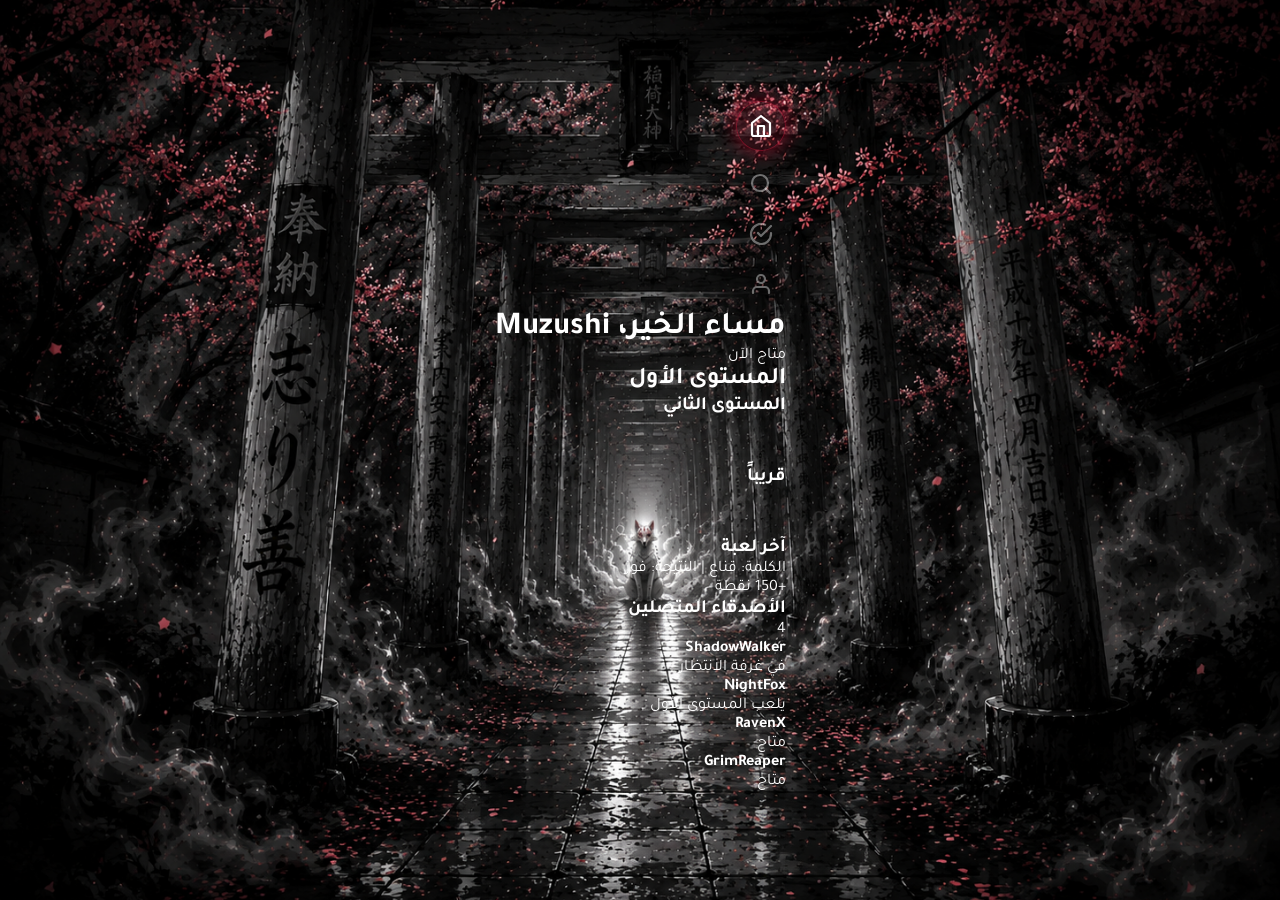
==== commit 90c22938: "Update index.html" ====
--- a/index.html
+++ b/index.html
@@ -3,83 +3,101 @@
 <head>
     <meta charset="UTF-8">
     <meta name="viewport" content="width=device-width, initial-scale=1.0">
-    <title>MASKS - Home</title>
+    <title>Game UI - Dark Glassmorphism</title>
+    <link href="https://fonts.googleapis.com/css2?family=Tajawal:wght@400;500;700;800&display=swap" rel="stylesheet">
     <link rel="stylesheet" href="style.css">
 </head>
 <body>
 
-    <div class="vignette-overlay"></div>
+    <div class="app-layout">
+        
+        <nav class="sidebar-nav glass-card">
+            <div class="nav-item active" onclick="setActive(this)">
+                <svg viewBox="0 0 24 24"><path d="M3 9l9-7 9 7v11a2 2 0 0 1-2 2H5a2 2 0 0 1-2-2z"></path><polyline points="9 22 9 12 15 12 15 22"></polyline></svg>
+            </div>
+            <div class="nav-item" onclick="setActive(this)">
+                <svg viewBox="0 0 24 24"><circle cx="11" cy="11" r="8"></circle><line x1="21" y1="21" x2="16.65" y2="16.65"></line></svg>
+            </div>
+            <div class="nav-item" onclick="setActive(this)">
+                <svg viewBox="0 0 24 24"><path d="M22 11.08V12a10 10 0 1 1-5.93-9.14"></path><polyline points="22 4 12 14.01 9 11.01"></polyline></svg>
+            </div>
+            <div class="nav-item" onclick="setActive(this)">
+                <svg viewBox="0 0 24 24"><path d="M20 21v-2a4 4 0 0 0-4-4H8a4 4 0 0 0-4 4v2"></path><circle cx="12" cy="7" r="4"></circle></svg>
+            </div>
+        </nav>
 
-    <main class="landing-content">
-        <h1 class="main-title">MASKS</h1>
-        
-        <div class="action-buttons">
-            <button class="btn btn-glass" onclick="openModal('create-room-modal')">إنشاء غرفة</button>
-            <button class="btn btn-ghost" onclick="openModal('join-room-modal')">الانضمام لغرفة</button>
-        </div>
-    </main>
+        <main class="main-content">
+            <header class="top-header">
+                <h1>مساء الخير، Muzushi</h1>
+            </header>
 
-    <div id="create-room-modal" class="modal-overlay">
-        <div class="modal-box glass-panel">
-            <h2>إنشاء غرفة جديدة</h2>
-            <div class="input-group">
-                <label>الاسم المستعار</label>
-                <input type="text" class="glass-input" placeholder="مثال: Muzushi">
+            <div class="levels-grid">
+                <div class="glass-card level-primary">
+                    <span class="level-badge">متاح الآن</span>
+                    <h2>المستوى الأول</h2>
+                </div>
+
+                <div class="glass-card level-secondary">
+                    <h3>المستوى الثاني</h3>
+                    <svg style="width:40px; stroke:var(--text-secondary); fill:none; stroke-width:2" viewBox="0 0 24 24"><rect x="3" y="11" width="18" height="11" rx="2" ry="2"></rect><path d="M7 11V7a5 5 0 0 1 10 0v4"></path></svg>
+                </div>
+                
+                <div class="glass-card level-secondary coming-soon">
+                    <h3>قريباً</h3>
+                    <svg style="width:40px; stroke:var(--text-secondary); fill:none; stroke-width:2" viewBox="0 0 24 24"><circle cx="12" cy="12" r="10"></circle><polyline points="12 6 12 12 16 14"></polyline></svg>
+                </div>
             </div>
-            <div class="input-group">
-                <label>اختر المستوى</label>
-                <select class="glass-input">
-                    <option value="1">المستوى الأول (أساسي)</option>
-                    <option value="2">المستوى الثاني (متقدم)</option>
-                </select>
+
+            <div class="glass-card last-game-card">
+                <div class="last-game-info">
+                    <h3>آخر لعبة</h3>
+                    <p>الكلمة: قناع | النتيجة: فوز</p>
+                </div>
+                <div class="game-status">
+                    +150 نقطة
+                </div>
             </div>
-            <div class="modal-actions">
-                <button class="btn btn-glass confirm-btn" onclick="closeModal('create-room-modal')">تأكيد وانطلاق</button>
-                <button class="btn btn-ghost" onclick="closeModal('create-room-modal')">إلغاء</button>
+        </main>
+
+        <aside class="friends-sidebar glass-card">
+            <div class="friends-header">
+                <h3>الأصدقاء المتصلين</h3>
+                <span style="color: var(--text-secondary);">4</span>
             </div>
-        </div>
+            
+            <div class="friends-list">
+                <div class="friend-item">
+                    <div class="friend-avatar"><div class="online-dot"></div></div>
+                    <div class="friend-info">
+                        <h4>ShadowWalker</h4>
+                        <p>في غرفة الانتظار</p>
+                    </div>
+                </div>
+                <div class="friend-item">
+                    <div class="friend-avatar"><div class="online-dot"></div></div>
+                    <div class="friend-info">
+                        <h4>NightFox</h4>
+                        <p>يلعب المستوى الأول</p>
+                    </div>
+                </div>
+                <div class="friend-item">
+                    <div class="friend-avatar"><div class="online-dot"></div></div>
+                    <div class="friend-info">
+                        <h4>RavenX</h4>
+                        <p>متاح</p>
+                    </div>
+                </div>
+                <div class="friend-item">
+                    <div class="friend-avatar"><div class="online-dot"></div></div>
+                    <div class="friend-info">
+                        <h4>GrimReaper</h4>
+                        <p>متاح</p>
+                    </div>
+                </div>
+            </div>
+        </aside>
+
     </div>
-
-    <div id="join-room-modal" class="modal-overlay">
-        <div class="modal-box glass-panel">
-            <h2>الانضمام لغرفة</h2>
-            <div class="input-group">
-                <label>رمز الغرفة</label>
-                <input type="text" class="glass-input text-center" placeholder="أدخل الرمز المكون من 6 أرقام">
-            </div>
-            <div class="input-group">
-                <label>الاسم المستعار</label>
-                <input type="text" class="glass-input" placeholder="مثال: Muzushi">
-            </div>
-            <div class="modal-actions">
-                <button class="btn btn-glass confirm-btn" onclick="closeModal('join-room-modal')">دخول الغرفة</button>
-                <button class="btn btn-ghost" onclick="closeModal('join-room-modal')">إلغاء</button>
-            </div>
-        </div>
-    </div>
-
-    <nav class="bottom-nav">
-        <div class="nav-item">
-            <svg viewBox="0 0 24 24">
-                <circle cx="12" cy="12" r="3"></circle>
-                <path d="M19.4 15a1.65 1.65 0 0 0 .33 1.82l.06.06a2 2 0 0 1 0 2.83 2 2 0 0 1-2.83 0l-.06-.06a1.65 1.65 0 0 0-1.82-.33 1.65 1.65 0 0 0-1 1.51V21a2 2 0 0 1-2 2 2 2 0 0 1-2-2v-.09A1.65 1.65 0 0 0 9 19.4a1.65 1.65 0 0 0-1.82.33l-.06.06a2 2 0 0 1-2.83 0 2 2 0 0 1 0-2.83l.06-.06a1.65 1.65 0 0 0 .33-1.82 1.65 1.65 0 0 0-1.51-1H3a2 2 0 0 1-2-2 2 2 0 0 1 2-2h.09A1.65 1.65 0 0 0 4.6 9a1.65 1.65 0 0 0-.33-1.82l-.06-.06a2 2 0 0 1 0-2.83 2 2 0 0 1 2.83 0l.06.06a1.65 1.65 0 0 0 1.82.33H9a1.65 1.65 0 0 0 1-1.51V3a2 2 0 0 1 2-2 2 2 0 0 1 2 2v.09a1.65 1.65 0 0 0 1 1.51 1.65 1.65 0 0 0 1.82-.33l.06-.06a2 2 0 0 1 2.83 0 2 2 0 0 1 0 2.83l-.06.06a1.65 1.65 0 0 0-.33 1.82V9a1.65 1.65 0 0 0 1.51 1H21a2 2 0 0 1 2 2 2 2 0 0 1-2 2h-.09a1.65 1.65 0 0 0-1.51 1z"></path>
-            </svg>
-        </div>
-        
-        <div class="nav-item active">
-            <svg viewBox="0 0 24 24">
-                <path d="M3 9l9-7 9 7v11a2 2 0 0 1-2 2H5a2 2 0 0 1-2-2z"></path>
-                <polyline points="9 22 9 12 15 12 15 22"></polyline>
-            </svg>
-        </div>
-        
-        <div class="nav-item">
-            <svg viewBox="0 0 24 24">
-                <path d="M20 21v-2a4 4 0 0 0-4-4H8a4 4 0 0 0-4 4v2"></path>
-                <circle cx="12" cy="7" r="4"></circle>
-            </svg>
-        </div>
-    </nav>
 
     <script src="script.js"></script>
 </body>
--- a/style.css
+++ b/style.css
@@ -1,15 +1,14 @@
-/* استدعاء الخطوط: Cinzel للغة الإنجليزية (الطابع القوطي) و Tajawal للعربية */
-@import url('https://fonts.googleapis.com/css2?family=Cinzel:wght@700;900&family=Tajawal:wght@400;500;700&display=swap');
+/* استدعاء الخطوط */
+@import url('https://fonts.googleapis.com/css2?family=Cinzel+Decorative:wght@700;900&family=Tajawal:wght@400;500;700&display=swap');
 
 :root {
     --crimson-dark: #8a0303;
     --crimson-bright: #dc143c;
-    --blood-glow: rgba(220, 20, 60, 0.5);
-    --glass-bg: rgba(5, 5, 8, 0.65);
-    --glass-border: rgba(220, 20, 60, 0.2);
+    --blood-glow: rgba(220, 20, 60, 0.6);
+    --glass-bg: rgba(10, 10, 15, 0.65);
+    --glass-border: rgba(255, 255, 255, 0.1);
     --text-pure: #ffffff;
     --text-muted: #a0a0b0;
-    --bento-radius: 24px;
 }
 
 * {
@@ -27,279 +26,246 @@
     display: flex;
     justify-content: center;
     align-items: center;
-    padding: 20px;
-    overflow-x: hidden;
-}
-
-/* --- التخطيط الشبكي الرئيسي (Bento Box Layout) --- */
-.layout-wrapper {
-    display: grid;
+    overflow: hidden; /* لمنع التمرير في الصفحة الرئيسية */
+}
+
+/* التعتيم السينمائي (Vignette) */
+.vignette-overlay {
+    position: fixed;
+    top: 0;
+    left: 0;
+    width: 100vw;
+    height: 100vh;
+    background: radial-gradient(circle at center, transparent 10%, rgba(0, 0, 0, 0.85) 90%);
+    pointer-events: none;
+    z-index: 1;
+}
+
+/* المحتوى الرئيسي */
+.landing-content {
+    position: relative;
+    z-index: 2;
+    display: flex;
+    flex-direction: column;
+    align-items: center;
+    text-align: center;
+    gap: 40px;
+}
+
+/* العنوان وحركته */
+.main-title {
+    font-family: 'Cinzel Decorative', serif;
+    font-size: 7rem;
+    letter-spacing: 12px;
+    text-transform: uppercase;
+    color: var(--text-pure);
+    animation: breathing-glow 3.5s ease-in-out infinite alternate;
+}
+
+@keyframes breathing-glow {
+    0% { text-shadow: 0 0 15px rgba(220, 20, 60, 0.3), 0 0 30px rgba(138, 3, 3, 0.5); }
+    100% { text-shadow: 0 0 25px var(--blood-glow), 0 0 50px var(--crimson-bright), 0 0 80px var(--crimson-dark); }
+}
+
+/* الأزرار الأساسية */
+.action-buttons {
+    display: flex;
+    flex-direction: column;
+    gap: 20px;
     width: 100%;
-    max-width: 1400px;
-    height: calc(100vh - 40px);
-    gap: 20px;
-    grid-template-columns: 320px 1fr 80px; 
-    grid-template-areas: "right center left";
-}
-
-@media (max-width: 1024px) {
-    body { align-items: flex-start; }
-    .layout-wrapper {
-        height: auto;
-        grid-template-columns: 1fr;
-        grid-template-areas: 
-            "left"
-            "center"
-            "right";
-    }
-}
-
-/* --- التصميم الزجاجي الموحد (Dark Glassmorphism) --- */
+    max-width: 300px;
+}
+
+.btn {
+    width: 100%;
+    padding: 16px 24px;
+    border-radius: 12px;
+    font-family: 'Tajawal', sans-serif;
+    font-size: 1.2rem;
+    font-weight: 700;
+    cursor: pointer;
+    transition: all 0.3s ease;
+    text-align: center;
+}
+
+.btn-glass {
+    background: rgba(30, 30, 35, 0.7);
+    backdrop-filter: blur(10px);
+    border: 1px solid rgba(220, 20, 60, 0.4);
+    color: var(--text-pure);
+    box-shadow: 0 8px 32px rgba(0, 0, 0, 0.5);
+}
+
+.btn-glass:hover {
+    background: rgba(220, 20, 60, 0.2);
+    border-color: var(--crimson-bright);
+    box-shadow: 0 8px 32px var(--blood-glow);
+    transform: translateY(-3px);
+}
+
+.btn-ghost {
+    background: transparent;
+    border: 1px solid rgba(255, 255, 255, 0.2);
+    color: var(--text-muted);
+}
+
+.btn-ghost:hover {
+    color: var(--text-pure);
+    border-color: rgba(255, 255, 255, 0.6);
+    background: rgba(255, 255, 255, 0.05);
+    transform: translateY(-3px);
+}
+
+/* النوافذ المنبثقة (Modals) */
+.modal-overlay {
+    position: fixed;
+    top: 0;
+    left: 0;
+    width: 100vw;
+    height: 100vh;
+    background: rgba(0, 0, 0, 0.8);
+    backdrop-filter: blur(8px);
+    display: flex;
+    justify-content: center;
+    align-items: center;
+    z-index: 100;
+    opacity: 0;
+    visibility: hidden;
+    transition: all 0.4s ease;
+}
+
+.modal-overlay.active {
+    opacity: 1;
+    visibility: visible;
+}
+
 .glass-panel {
     background: var(--glass-bg);
-    backdrop-filter: blur(16px);
-    -webkit-backdrop-filter: blur(16px);
+    backdrop-filter: blur(20px);
+    -webkit-backdrop-filter: blur(20px);
     border: 1px solid var(--glass-border);
-    border-radius: var(--bento-radius);
-    box-shadow: 0 10px 40px rgba(0, 0, 0, 0.8);
-    position: relative;
-    overflow: hidden;
-}
-
-/* --- 1. الشريط الجانبي الأيسر (Nav) --- */
-.left-sidebar {
-    grid-area: left;
+    border-radius: 24px;
+    padding: 40px 30px;
+    width: 90%;
+    max-width: 400px;
+    box-shadow: 0 20px 50px rgba(0, 0, 0, 0.9);
+    transform: translateY(20px);
+    transition: transform 0.4s ease;
+}
+
+.modal-overlay.active .glass-panel {
+    transform: translateY(0);
+}
+
+.modal-box h2 {
+    font-size: 1.6rem;
+    margin-bottom: 25px;
+    text-align: center;
+    color: var(--text-pure);
+}
+
+.input-group {
+    margin-bottom: 20px;
+    text-align: right;
+}
+
+.input-group label {
+    display: block;
+    margin-bottom: 8px;
+    font-size: 0.9rem;
+    color: var(--text-muted);
+}
+
+.glass-input {
+    width: 100%;
+    padding: 14px;
+    background: rgba(0, 0, 0, 0.4);
+    border: 1px solid rgba(255, 255, 255, 0.1);
+    border-radius: 12px;
+    color: var(--text-pure);
+    font-family: inherit;
+    font-size: 1rem;
+    transition: all 0.3s;
+}
+
+.glass-input:focus {
+    outline: none;
+    border-color: var(--crimson-bright);
+    background: rgba(220, 20, 60, 0.05);
+}
+
+.glass-input option {
+    background: #111;
+    color: white;
+}
+
+.text-center { text-align: center; letter-spacing: 2px; }
+
+.modal-actions {
     display: flex;
     flex-direction: column;
-    align-items: center;
+    gap: 12px;
+    margin-top: 30px;
+}
+
+.confirm-btn {
+    background: linear-gradient(135deg, var(--crimson-bright) 0%, var(--crimson-dark) 100%);
+    border: none;
+}
+
+/* شريط التنقل السفلي */
+.bottom-nav {
+    position: fixed;
+    bottom: 30px;
+    left: 50%;
+    transform: translateX(-50%);
+    width: 85%;
+    max-width: 380px;
+    height: 75px;
+    background: linear-gradient(145deg, rgba(20, 20, 25, 0.5) 0%, rgba(5, 5, 8, 0.9) 100%);
+    backdrop-filter: blur(20px);
+    border-top: 1px solid rgba(255, 255, 255, 0.1);
+    border-bottom: 1px solid rgba(220, 20, 60, 0.2);
+    border-radius: 40px;
+    display: flex;
+    justify-content: space-between;
+    align-items: center;
+    padding: 0 25px;
+    box-shadow: 0 15px 45px rgba(0, 0, 0, 0.9);
+    z-index: 10;
+}
+
+.nav-item {
+    display: flex;
     justify-content: center;
-    gap: 40px;
-    padding: 30px 0;
-}
-
-@media (max-width: 1024px) {
-    .left-sidebar {
-        flex-direction: row;
-        padding: 15px;
-        border-radius: 40px;
-    }
-}
-
-.nav-icon {
+    align-items: center;
     width: 50px;
     height: 50px;
     border-radius: 50%;
-    display: flex;
-    justify-content: center;
-    align-items: center;
     cursor: pointer;
-    transition: all 0.3s ease;
-    color: rgba(255, 255, 255, 0.5);
-}
-
-.nav-icon svg {
-    width: 26px;
-    height: 26px;
+    color: rgba(255, 255, 255, 0.4);
+    transition: all 0.3s cubic-bezier(0.25, 0.8, 0.25, 1);
+}
+
+.nav-item svg {
+    width: 24px;
+    height: 24px;
     fill: none;
     stroke: currentColor;
-    stroke-width: 2;
+    stroke-width: 2.2;
     stroke-linecap: round;
     stroke-linejoin: round;
 }
 
-.nav-icon.active, .nav-icon:hover {
-    color: var(--text-pure);
-    background: rgba(220, 20, 60, 0.15);
-    box-shadow: 0 0 15px var(--blood-glow);
-    border: 1px solid var(--glass-border);
-    transform: scale(1.1);
-}
-
-/* --- 2. المساحة المركزية (Center Column) --- */
-.center-column {
-    grid-area: center;
-    display: flex;
-    flex-direction: column;
-    gap: 20px;
-}
-
-.top-pills {
-    display: flex;
-    justify-content: space-between;
-    gap: 15px;
-    flex-wrap: wrap;
-}
-
-.pill {
-    flex: 1;
-    min-width: 120px;
-    padding: 15px 20px;
-    display: flex;
-    justify-content: center;
-    align-items: center;
-    gap: 8px;
-    font-size: 1rem;
-    font-weight: 700;
-    cursor: pointer;
-    transition: background 0.3s;
-}
-
-.pill:hover { background: rgba(255, 255, 255, 0.1); }
-.pill-leave { color: #ff4d4d; }
-.pill-copy svg { width: 18px; height: 18px; stroke: currentColor; fill: none; stroke-width: 2; }
-
-.hero-area {
-    flex: 1;
-    min-height: 400px;
-    display: flex;
-    flex-direction: column;
-    justify-content: center;
-    align-items: center;
-    padding: 40px;
-    background: radial-gradient(circle at center, rgba(40,0,0,0.4) 0%, rgba(5,5,8,0.7) 100%);
-}
-
-.hero-title {
-    font-family: 'Cinzel', serif;
-    font-size: 6rem;
-    letter-spacing: 10px;
-    color: var(--text-pure);
-    text-transform: uppercase;
-    text-shadow: 0 0 20px var(--blood-glow), 0 0 50px var(--crimson-bright), 0 0 80px var(--crimson-dark);
-    margin-bottom: 40px;
-    animation: pulse-glow 3s infinite alternate;
-}
-
-@keyframes pulse-glow {
-    from { text-shadow: 0 0 10px var(--blood-glow), 0 0 30px var(--crimson-bright); }
-    to { text-shadow: 0 0 25px var(--blood-glow), 0 0 60px var(--crimson-bright), 0 0 100px var(--crimson-dark); }
-}
-
-.hero-info-card {
-    background: rgba(0, 0, 0, 0.4);
-    border: 1px solid rgba(255, 255, 255, 0.1);
-    border-radius: 16px;
-    padding: 20px 40px;
-    display: flex;
-    gap: 40px;
-    text-align: center;
-    backdrop-filter: blur(10px);
-}
-
-.info-col h3 { font-size: 0.9rem; color: var(--text-muted); margin-bottom: 8px; }
-.info-col p { font-size: 1.4rem; font-weight: 700; letter-spacing: 2px; }
-
-@media (max-width: 768px) {
-    .hero-title { font-size: 3.5rem; }
-    .hero-info-card { flex-direction: column; gap: 20px; padding: 20px; }
-}
-
-.bottom-widgets {
-    display: flex;
-    gap: 20px;
-}
-
-.widget {
-    flex: 1;
-    padding: 25px;
-    display: flex;
-    flex-direction: column;
-    justify-content: center;
-    text-align: right;
-    background: linear-gradient(135deg, rgba(30,30,35,0.4) 0%, rgba(10,10,12,0.7) 100%);
-    transition: transform 0.3s;
-}
-
-.widget:hover {
-    transform: translateY(-5px);
-    border-color: var(--crimson-bright);
-}
-
-.widget h3 { font-size: 1.3rem; margin-bottom: 5px; }
-.widget p { font-size: 0.9rem; color: var(--text-muted); }
-
-/* --- 3. القائمة اليمنى (Right Sidebar) --- */
-.right-sidebar {
-    grid-area: right;
-    display: flex;
-    flex-direction: column;
-    gap: 20px;
-}
-
-.leaderboard-card {
-    flex: 1;
-    padding: 25px 20px;
-    display: flex;
-    flex-direction: column;
-}
-
-.leaderboard-title {
-    font-size: 1.2rem;
-    font-weight: 700;
-    margin-bottom: 20px;
-    display: flex;
-    align-items: center;
-    gap: 10px;
-    border-bottom: 1px solid rgba(255,255,255,0.1);
-    padding-bottom: 10px;
-}
-
-.player-list {
-    list-style: none;
-    display: flex;
-    flex-direction: column;
-    gap: 15px;
-    overflow-y: auto;
-}
-
-.player-item {
-    display: flex;
-    justify-content: space-between;
-    align-items: center;
-    padding: 12px 15px;
-    border-radius: 12px;
-    background: rgba(255, 255, 255, 0.03);
-    border: 1px solid transparent;
-    transition: all 0.2s;
-}
-
-.player-item:hover { background: rgba(255, 255, 255, 0.08); }
-
-.player-item.top-player {
+.nav-item.active {
+    color: var(--text-pure);
     background: rgba(220, 20, 60, 0.15);
     border: 1px solid rgba(220, 20, 60, 0.4);
-    box-shadow: 0 0 10px var(--blood-glow);
-}
-
-.player-name { font-weight: 700; font-size: 1.1rem; }
-.player-score { font-family: 'Cinzel', serif; font-size: 1.1rem; color: var(--crimson-bright); }
-
-.ready-action-card {
-    padding: 20px;
-    display: flex;
-    justify-content: center;
-    align-items: center;
-}
-
-.btn-ready {
-    width: 100%;
-    padding: 20px;
-    border-radius: 16px;
-    border: none;
-    background: linear-gradient(135deg, var(--crimson-bright) 0%, var(--crimson-dark) 100%);
-    color: var(--text-pure);
-    font-family: 'Tajawal', sans-serif;
-    font-size: 1.8rem;
-    font-weight: 900;
-    text-transform: uppercase;
-    letter-spacing: 2px;
-    cursor: pointer;
-    box-shadow: 0 5px 20px rgba(220, 20, 60, 0.4);
-    transition: all 0.3s ease;
-}
-
-.btn-ready:hover {
-    transform: scale(1.02);
-    box-shadow: 0 10px 30px rgba(220, 20, 60, 0.8);
-}
-.btn-ready:active { transform: scale(0.98); }
+    box-shadow: 0 0 20px var(--blood-glow);
+    transform: translateY(-8px);
+}
+
+/* استعلامات الشاشات الصغيرة */
+@media (max-width: 768px) {
+    .main-title { font-size: 4.5rem; letter-spacing: 8px; }
+}
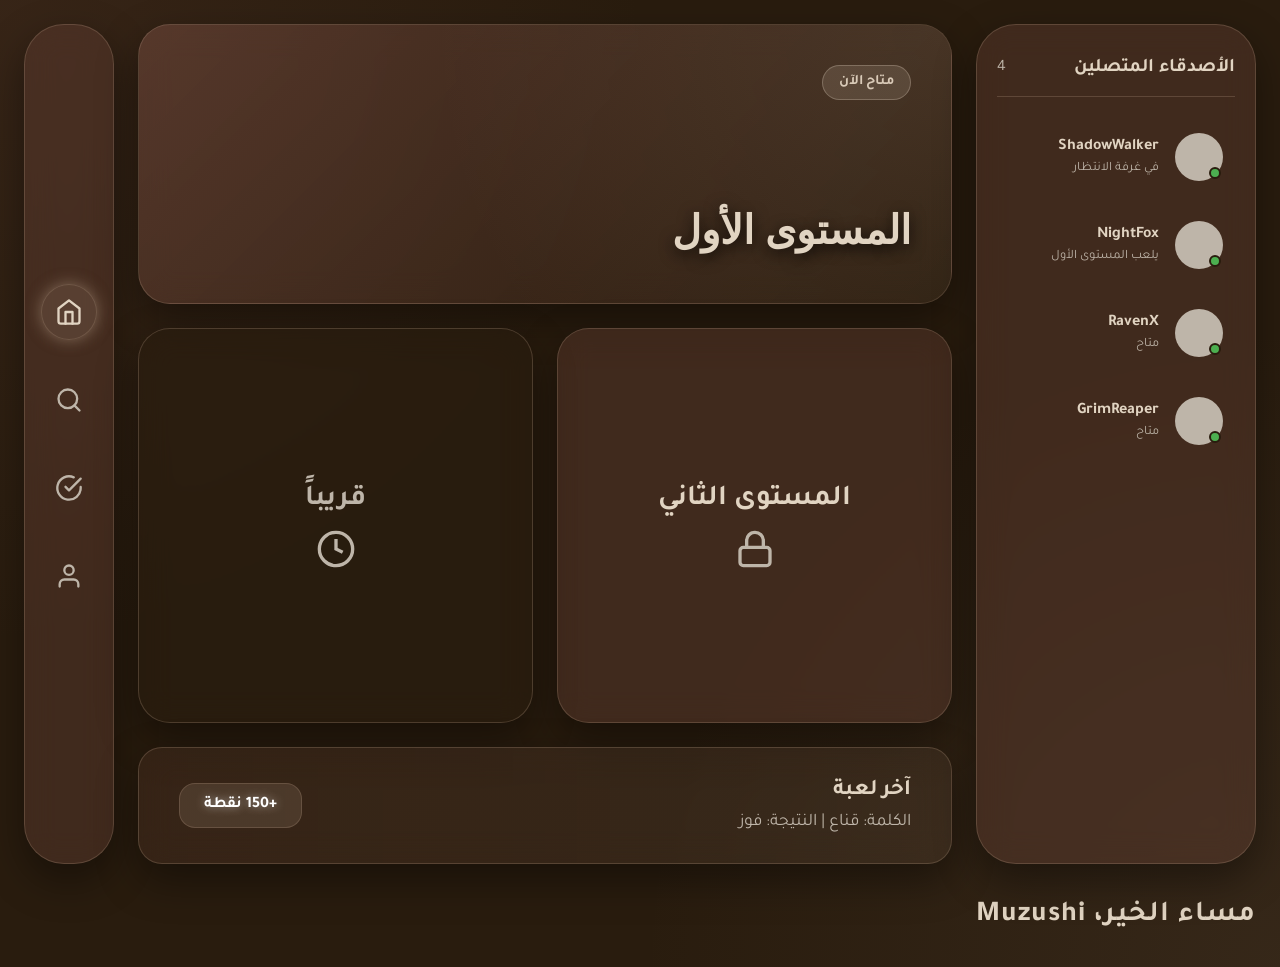
==== commit d304c737: "Update index.html" ====
--- a/index.html
+++ b/index.html
@@ -3,13 +3,17 @@
 <head>
     <meta charset="UTF-8">
     <meta name="viewport" content="width=device-width, initial-scale=1.0">
-    <title>Game UI - Dark Glassmorphism</title>
+    <title>Game UI - Grimdark Glassmorphism</title>
     <link href="https://fonts.googleapis.com/css2?family=Tajawal:wght@400;500;700;800&display=swap" rel="stylesheet">
     <link rel="stylesheet" href="style.css">
 </head>
 <body>
 
     <div class="app-layout">
+        
+        <header class="top-header">
+            <h1>مساء الخير، Muzushi</h1>
+        </header>
         
         <nav class="sidebar-nav glass-card">
             <div class="nav-item active" onclick="setActive(this)">
@@ -27,10 +31,6 @@
         </nav>
 
         <main class="main-content">
-            <header class="top-header">
-                <h1>مساء الخير، Muzushi</h1>
-            </header>
-
             <div class="levels-grid">
                 <div class="glass-card level-primary">
                     <span class="level-badge">متاح الآن</span>
--- a/style.css
+++ b/style.css
@@ -1,14 +1,14 @@
-/* استدعاء الخطوط */
-@import url('https://fonts.googleapis.com/css2?family=Cinzel+Decorative:wght@700;900&family=Tajawal:wght@400;500;700&display=swap');
-
+/* المتغيرات اللونية بناءً على لوحة الألوان المطلوبة (Dark Glassmorphism) */
 :root {
-    --crimson-dark: #8a0303;
-    --crimson-bright: #dc143c;
-    --blood-glow: rgba(220, 20, 60, 0.6);
-    --glass-bg: rgba(10, 10, 15, 0.65);
-    --glass-border: rgba(255, 255, 255, 0.1);
-    --text-pure: #ffffff;
-    --text-muted: #a0a0b0;
+    --bg-base: #291C0E;
+    --glass-panel: rgba(110, 71, 59, 0.35);
+    --glass-border: rgba(167, 141, 120, 0.3);
+    --accent-glow: rgba(167, 141, 120, 0.6);
+    --text-primary: #E1D4C2;
+    --text-secondary: #BEB5A9;
+    --font-main: 'Tajawal', sans-serif;
+    --radius-large: 32px;
+    --radius-medium: 24px;
 }
 
 * {
@@ -18,254 +18,320 @@
 }
 
 body {
-    font-family: 'Tajawal', sans-serif;
-    background: #050505 url('BackGround(3).png') no-repeat center center fixed;
-    background-size: cover;
-    color: var(--text-pure);
+    font-family: var(--font-main);
+    background-color: var(--bg-base);
+    background-image: radial-gradient(circle at top left, rgba(110, 71, 59, 0.2) 0%, transparent 40%),
+                      radial-gradient(circle at bottom right, rgba(167, 141, 120, 0.1) 0%, transparent 40%);
+    color: var(--text-primary);
     min-height: 100vh;
-    display: flex;
+    overflow-x: hidden;
+}
+
+.app-layout {
+    display: grid;
+    grid-template-columns: 280px 1fr 90px;
+    grid-template-areas: "friends main nav";
+    gap: 24px;
+    padding: 24px;
+    max-width: 1600px;
+    margin: 0 auto;
+    min-height: 100vh;
+}
+
+/* التأثير الزجاجي الموحد */
+.glass-card {
+    background: var(--glass-panel);
+    backdrop-filter: blur(16px);
+    -webkit-backdrop-filter: blur(16px);
+    border: 1px solid var(--glass-border);
+    border-radius: var(--radius-large);
+    box-shadow: 0 16px 40px rgba(0, 0, 0, 0.4);
+    transition: transform 0.3s ease, box-shadow 0.3s ease;
+}
+
+.glass-card:hover {
+    transform: translateY(-4px);
+    box-shadow: 0 20px 40px rgba(0, 0, 0, 0.6), 0 0 20px rgba(167, 141, 120, 0.1);
+}
+
+/* القائمة اليسرى (شريط التنقل) */
+.sidebar-nav {
+    grid-area: nav;
+    display: flex;
+    flex-direction: column;
+    align-items: center;
     justify-content: center;
-    align-items: center;
-    overflow: hidden; /* لمنع التمرير في الصفحة الرئيسية */
-}
-
-/* التعتيم السينمائي (Vignette) */
-.vignette-overlay {
-    position: fixed;
-    top: 0;
-    left: 0;
-    width: 100vw;
-    height: 100vh;
-    background: radial-gradient(circle at center, transparent 10%, rgba(0, 0, 0, 0.85) 90%);
-    pointer-events: none;
-    z-index: 1;
-}
-
-/* المحتوى الرئيسي */
-.landing-content {
+    gap: 32px;
+    padding: 40px 0;
+    border-radius: 40px;
+}
+
+.nav-item {
+    display: flex;
+    justify-content: center;
+    align-items: center;
+    width: 56px;
+    height: 56px;
+    border-radius: 50%;
+    cursor: pointer;
+    color: var(--text-secondary);
+    transition: all 0.3s;
+}
+
+.nav-item svg {
+    width: 28px;
+    height: 28px;
+    fill: none;
+    stroke: currentColor;
+    stroke-width: 2;
+    stroke-linecap: round;
+    stroke-linejoin: round;
+}
+
+.nav-item.active, .nav-item:hover {
+    color: var(--text-primary);
+    background: rgba(167, 141, 120, 0.2);
+    border: 1px solid var(--glass-border);
+    box-shadow: 0 0 15px var(--accent-glow);
+}
+
+/* منطقة المنتصف (اللعب) */
+.main-content {
+    grid-area: main;
+    display: flex;
+    flex-direction: column;
+    gap: 24px;
+}
+
+.top-header {
+    display: flex;
+    justify-content: space-between;
+    align-items: center;
+    padding: 10px 0;
+}
+
+.top-header h1 {
+    font-size: 1.8rem;
+    font-weight: 700;
+    letter-spacing: 1px;
+}
+
+.levels-grid {
+    display: grid;
+    grid-template-columns: 1fr 1fr;
+    gap: 24px;
+}
+
+.level-primary {
+    grid-column: span 2;
+    min-height: 280px;
+    display: flex;
+    flex-direction: column;
+    justify-content: flex-end;
+    padding: 40px;
+    position: relative;
+    overflow: hidden;
+    background: linear-gradient(135deg, rgba(110, 71, 59, 0.6) 0%, rgba(41, 28, 14, 0.8) 100%);
+}
+
+.level-primary::before {
+    content: '';
+    position: absolute;
+    top: 0; left: 0; width: 100%; height: 100%;
+    background: radial-gradient(circle at top right, var(--accent-glow) 0%, transparent 60%);
+    opacity: 0.3;
+}
+
+.level-primary h2 {
+    font-size: 2.5rem;
+    font-weight: 800;
+    margin-bottom: 10px;
     position: relative;
     z-index: 2;
-    display: flex;
-    flex-direction: column;
+    text-shadow: 0 4px 15px rgba(0,0,0,0.8);
+}
+
+.level-badge {
+    align-self: flex-start;
+    background: rgba(225, 212, 194, 0.15);
+    padding: 8px 16px;
+    border-radius: 20px;
+    font-size: 0.9rem;
+    font-weight: 700;
+    margin-bottom: auto;
+    border: 1px solid rgba(225, 212, 194, 0.3);
+}
+
+.level-secondary {
+    aspect-ratio: 1 / 1;
+    display: flex;
+    flex-direction: column;
+    justify-content: center;
     align-items: center;
     text-align: center;
-    gap: 40px;
-}
-
-/* العنوان وحركته */
-.main-title {
-    font-family: 'Cinzel Decorative', serif;
-    font-size: 7rem;
-    letter-spacing: 12px;
-    text-transform: uppercase;
-    color: var(--text-pure);
-    animation: breathing-glow 3.5s ease-in-out infinite alternate;
-}
-
-@keyframes breathing-glow {
-    0% { text-shadow: 0 0 15px rgba(220, 20, 60, 0.3), 0 0 30px rgba(138, 3, 3, 0.5); }
-    100% { text-shadow: 0 0 25px var(--blood-glow), 0 0 50px var(--crimson-bright), 0 0 80px var(--crimson-dark); }
-}
-
-/* الأزرار الأساسية */
-.action-buttons {
-    display: flex;
-    flex-direction: column;
-    gap: 20px;
-    width: 100%;
-    max-width: 300px;
-}
-
-.btn {
-    width: 100%;
-    padding: 16px 24px;
-    border-radius: 12px;
-    font-family: 'Tajawal', sans-serif;
+    padding: 24px;
+}
+
+.level-secondary h3 {
+    font-size: 1.8rem;
+    font-weight: 700;
+    margin-bottom: 12px;
+}
+
+.coming-soon {
+    background: rgba(41, 28, 14, 0.5);
+}
+
+.coming-soon h3 {
+    color: var(--text-secondary);
+}
+
+.last-game-card {
+    display: flex;
+    justify-content: space-between;
+    align-items: center;
+    padding: 30px 40px;
+    border-radius: var(--radius-medium);
+    background: linear-gradient(90deg, rgba(110, 71, 59, 0.2) 0%, rgba(167, 141, 120, 0.1) 100%);
+}
+
+.last-game-info h3 {
+    font-size: 1.4rem;
+    margin-bottom: 8px;
+}
+
+.last-game-info p {
+    color: var(--text-secondary);
+    font-size: 1.1rem;
+}
+
+.game-status {
+    background: rgba(167, 141, 120, 0.2);
+    padding: 12px 24px;
+    border-radius: 16px;
+    font-weight: 700;
+    border: 1px solid var(--glass-border);
+    color: #fff;
+    text-shadow: 0 0 10px rgba(255,255,255,0.5);
+}
+
+/* القائمة اليمنى (الأصدقاء) */
+.friends-sidebar {
+    grid-area: friends;
+    padding: 32px 20px;
+    display: flex;
+    flex-direction: column;
+    gap: 24px;
+    border-radius: 40px;
+}
+
+.friends-header {
+    display: flex;
+    justify-content: space-between;
+    align-items: center;
+    padding-bottom: 16px;
+    border-bottom: 1px solid var(--glass-border);
+}
+
+.friends-header h3 {
     font-size: 1.2rem;
     font-weight: 700;
+}
+
+.friends-list {
+    display: flex;
+    flex-direction: column;
+    gap: 16px;
+    overflow-y: auto;
+}
+
+.friend-item {
+    display: flex;
+    align-items: center;
+    gap: 16px;
+    padding: 12px;
+    border-radius: 16px;
+    transition: background 0.2s;
     cursor: pointer;
-    transition: all 0.3s ease;
-    text-align: center;
-}
-
-.btn-glass {
-    background: rgba(30, 30, 35, 0.7);
-    backdrop-filter: blur(10px);
-    border: 1px solid rgba(220, 20, 60, 0.4);
-    color: var(--text-pure);
-    box-shadow: 0 8px 32px rgba(0, 0, 0, 0.5);
-}
-
-.btn-glass:hover {
-    background: rgba(220, 20, 60, 0.2);
-    border-color: var(--crimson-bright);
-    box-shadow: 0 8px 32px var(--blood-glow);
-    transform: translateY(-3px);
-}
-
-.btn-ghost {
-    background: transparent;
-    border: 1px solid rgba(255, 255, 255, 0.2);
-    color: var(--text-muted);
-}
-
-.btn-ghost:hover {
-    color: var(--text-pure);
-    border-color: rgba(255, 255, 255, 0.6);
-    background: rgba(255, 255, 255, 0.05);
-    transform: translateY(-3px);
-}
-
-/* النوافذ المنبثقة (Modals) */
-.modal-overlay {
-    position: fixed;
-    top: 0;
-    left: 0;
-    width: 100vw;
-    height: 100vh;
-    background: rgba(0, 0, 0, 0.8);
-    backdrop-filter: blur(8px);
-    display: flex;
-    justify-content: center;
-    align-items: center;
-    z-index: 100;
-    opacity: 0;
-    visibility: hidden;
-    transition: all 0.4s ease;
-}
-
-.modal-overlay.active {
-    opacity: 1;
-    visibility: visible;
-}
-
-.glass-panel {
-    background: var(--glass-bg);
-    backdrop-filter: blur(20px);
-    -webkit-backdrop-filter: blur(20px);
-    border: 1px solid var(--glass-border);
-    border-radius: 24px;
-    padding: 40px 30px;
-    width: 90%;
-    max-width: 400px;
-    box-shadow: 0 20px 50px rgba(0, 0, 0, 0.9);
-    transform: translateY(20px);
-    transition: transform 0.4s ease;
-}
-
-.modal-overlay.active .glass-panel {
-    transform: translateY(0);
-}
-
-.modal-box h2 {
-    font-size: 1.6rem;
-    margin-bottom: 25px;
-    text-align: center;
-    color: var(--text-pure);
-}
-
-.input-group {
-    margin-bottom: 20px;
-    text-align: right;
-}
-
-.input-group label {
-    display: block;
-    margin-bottom: 8px;
-    font-size: 0.9rem;
-    color: var(--text-muted);
-}
-
-.glass-input {
-    width: 100%;
-    padding: 14px;
-    background: rgba(0, 0, 0, 0.4);
-    border: 1px solid rgba(255, 255, 255, 0.1);
-    border-radius: 12px;
-    color: var(--text-pure);
-    font-family: inherit;
+}
+
+.friend-item:hover {
+    background: rgba(225, 212, 194, 0.05);
+}
+
+.friend-avatar {
+    width: 48px;
+    height: 48px;
+    border-radius: 50%;
+    background: var(--text-secondary);
+    position: relative;
+}
+
+.online-dot {
+    position: absolute;
+    bottom: 2px;
+    right: 2px;
+    width: 12px;
+    height: 12px;
+    background-color: #4CAF50;
+    border: 2px solid var(--bg-base);
+    border-radius: 50%;
+}
+
+.friend-info h4 {
     font-size: 1rem;
-    transition: all 0.3s;
-}
-
-.glass-input:focus {
-    outline: none;
-    border-color: var(--crimson-bright);
-    background: rgba(220, 20, 60, 0.05);
-}
-
-.glass-input option {
-    background: #111;
-    color: white;
-}
-
-.text-center { text-align: center; letter-spacing: 2px; }
-
-.modal-actions {
-    display: flex;
-    flex-direction: column;
-    gap: 12px;
-    margin-top: 30px;
-}
-
-.confirm-btn {
-    background: linear-gradient(135deg, var(--crimson-bright) 0%, var(--crimson-dark) 100%);
-    border: none;
-}
-
-/* شريط التنقل السفلي */
-.bottom-nav {
-    position: fixed;
-    bottom: 30px;
-    left: 50%;
-    transform: translateX(-50%);
-    width: 85%;
-    max-width: 380px;
-    height: 75px;
-    background: linear-gradient(145deg, rgba(20, 20, 25, 0.5) 0%, rgba(5, 5, 8, 0.9) 100%);
-    backdrop-filter: blur(20px);
-    border-top: 1px solid rgba(255, 255, 255, 0.1);
-    border-bottom: 1px solid rgba(220, 20, 60, 0.2);
-    border-radius: 40px;
-    display: flex;
-    justify-content: space-between;
-    align-items: center;
-    padding: 0 25px;
-    box-shadow: 0 15px 45px rgba(0, 0, 0, 0.9);
-    z-index: 10;
-}
-
-.nav-item {
-    display: flex;
-    justify-content: center;
-    align-items: center;
-    width: 50px;
-    height: 50px;
-    border-radius: 50%;
-    cursor: pointer;
-    color: rgba(255, 255, 255, 0.4);
-    transition: all 0.3s cubic-bezier(0.25, 0.8, 0.25, 1);
-}
-
-.nav-item svg {
-    width: 24px;
-    height: 24px;
-    fill: none;
-    stroke: currentColor;
-    stroke-width: 2.2;
-    stroke-linecap: round;
-    stroke-linejoin: round;
-}
-
-.nav-item.active {
-    color: var(--text-pure);
-    background: rgba(220, 20, 60, 0.15);
-    border: 1px solid rgba(220, 20, 60, 0.4);
-    box-shadow: 0 0 20px var(--blood-glow);
-    transform: translateY(-8px);
-}
-
-/* استعلامات الشاشات الصغيرة */
-@media (max-width: 768px) {
-    .main-title { font-size: 4.5rem; letter-spacing: 8px; }
-}
+    font-weight: 700;
+}
+
+.friend-info p {
+    font-size: 0.8rem;
+    color: var(--text-secondary);
+    margin-top: 4px;
+}
+
+/* التجاوب مع الجوال */
+@media (max-width: 1024px) {
+    .app-layout {
+        grid-template-columns: 1fr;
+        grid-template-areas: 
+            "main"
+            "friends";
+        padding-bottom: 120px;
+    }
+
+    .sidebar-nav {
+        position: fixed;
+        bottom: 0;
+        left: 0;
+        width: 100%;
+        height: 85px;
+        flex-direction: row;
+        justify-content: space-around;
+        padding: 0 20px;
+        border-radius: 32px 32px 0 0;
+        border-bottom: none;
+        z-index: 1000;
+        background: rgba(41, 28, 14, 0.85); 
+        box-shadow: 0 -10px 40px rgba(0,0,0,0.7);
+    }
+
+    .nav-item {
+        width: 50px;
+        height: 50px;
+    }
+
+    @media (max-width: 600px) {
+        .levels-grid {
+            grid-template-columns: 1fr;
+        }
+        .level-secondary {
+            aspect-ratio: auto;
+            min-height: 180px;
+        }
+        .last-game-card {
+            flex-direction: column;
+            align-items: flex-start;
+            gap: 16px;
+        }
+    }
+}
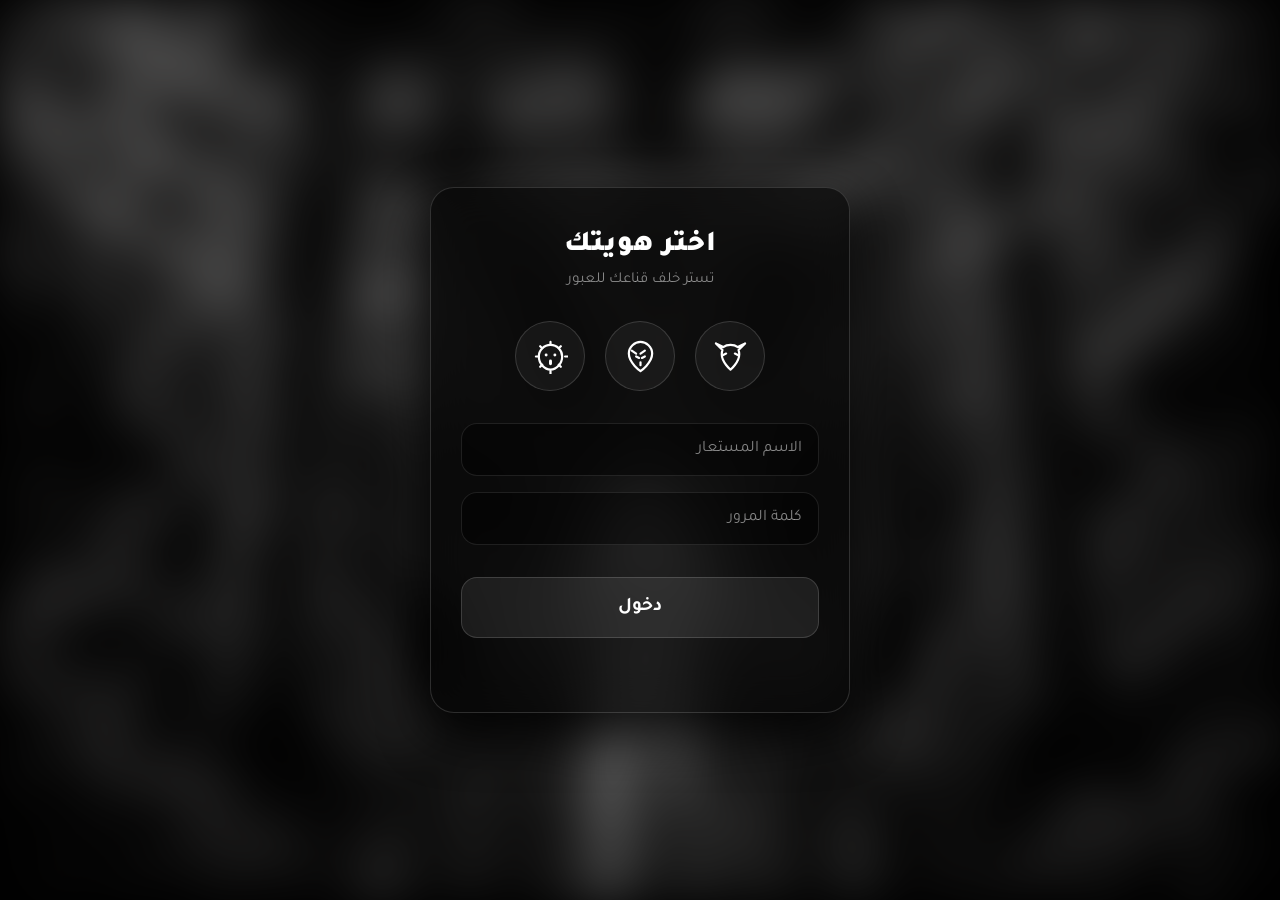
==== commit 67f5b76f: "Rename login.html to index.html" ====
--- a/index.html
+++ b/index.html
@@ -3,102 +3,61 @@
 <head>
     <meta charset="UTF-8">
     <meta name="viewport" content="width=device-width, initial-scale=1.0">
-    <title>Game UI - Grimdark Glassmorphism</title>
-    <link href="https://fonts.googleapis.com/css2?family=Tajawal:wght@400;500;700;800&display=swap" rel="stylesheet">
-    <link rel="stylesheet" href="style.css">
+    <title>Echo Masks - Login</title>
+    <link href="https://fonts.googleapis.com/css2?family=Tajawal:wght@400;700;900&display=swap" rel="stylesheet">
+    <link rel="stylesheet" href="login-style.css">
 </head>
 <body>
 
-    <div class="app-layout">
+    <div class="bg-blur"></div>
+
+    <main class="login-box" id="loginBox">
         
-        <header class="top-header">
-            <h1>مساء الخير، Muzushi</h1>
-        </header>
-        
-        <nav class="sidebar-nav glass-card">
-            <div class="nav-item active" onclick="setActive(this)">
-                <svg viewBox="0 0 24 24"><path d="M3 9l9-7 9 7v11a2 2 0 0 1-2 2H5a2 2 0 0 1-2-2z"></path><polyline points="9 22 9 12 15 12 15 22"></polyline></svg>
-            </div>
-            <div class="nav-item" onclick="setActive(this)">
-                <svg viewBox="0 0 24 24"><circle cx="11" cy="11" r="8"></circle><line x1="21" y1="21" x2="16.65" y2="16.65"></line></svg>
-            </div>
-            <div class="nav-item" onclick="setActive(this)">
-                <svg viewBox="0 0 24 24"><path d="M22 11.08V12a10 10 0 1 1-5.93-9.14"></path><polyline points="22 4 12 14.01 9 11.01"></polyline></svg>
-            </div>
-            <div class="nav-item" onclick="setActive(this)">
-                <svg viewBox="0 0 24 24"><path d="M20 21v-2a4 4 0 0 0-4-4H8a4 4 0 0 0-4 4v2"></path><circle cx="12" cy="7" r="4"></circle></svg>
-            </div>
-        </nav>
+        <div class="header-text">
+            <h2>اختر هويتك</h2>
+            <p>تستر خلف قناعك للعبور</p>
+        </div>
 
-        <main class="main-content">
-            <div class="levels-grid">
-                <div class="glass-card level-primary">
-                    <span class="level-badge">متاح الآن</span>
-                    <h2>المستوى الأول</h2>
-                </div>
-
-                <div class="glass-card level-secondary">
-                    <h3>المستوى الثاني</h3>
-                    <svg style="width:40px; stroke:var(--text-secondary); fill:none; stroke-width:2" viewBox="0 0 24 24"><rect x="3" y="11" width="18" height="11" rx="2" ry="2"></rect><path d="M7 11V7a5 5 0 0 1 10 0v4"></path></svg>
-                </div>
-                
-                <div class="glass-card level-secondary coming-soon">
-                    <h3>قريباً</h3>
-                    <svg style="width:40px; stroke:var(--text-secondary); fill:none; stroke-width:2" viewBox="0 0 24 24"><circle cx="12" cy="12" r="10"></circle><polyline points="12 6 12 12 16 14"></polyline></svg>
-                </div>
-            </div>
-
-            <div class="glass-card last-game-card">
-                <div class="last-game-info">
-                    <h3>آخر لعبة</h3>
-                    <p>الكلمة: قناع | النتيجة: فوز</p>
-                </div>
-                <div class="game-status">
-                    +150 نقطة
-                </div>
-            </div>
-        </main>
-
-        <aside class="friends-sidebar glass-card">
-            <div class="friends-header">
-                <h3>الأصدقاء المتصلين</h3>
-                <span style="color: var(--text-secondary);">4</span>
+        <div class="masks-container">
+            <div class="mask-circle" data-mask="fox">
+                <svg viewBox="0 0 24 24" class="mask-icon">
+                    <path d="M22 3l-4.5 4.5c.3.9.5 1.9.5 3 0 5.5-6 10.5-6 10.5S6 16 6 10.5c0-1.1.2-2.1.5-3L2 3l5 2.5c1.4-1 3.1-1.5 5-1.5s3.6.5 5 1.5L22 3z" fill="none" stroke="currentColor" stroke-width="1.5" stroke-linejoin="round"/>
+                    <path d="M9 10l-2 1m8-1l2 1" stroke="currentColor" stroke-width="1.5" stroke-linecap="round"/>
+                </svg>
             </div>
             
-            <div class="friends-list">
-                <div class="friend-item">
-                    <div class="friend-avatar"><div class="online-dot"></div></div>
-                    <div class="friend-info">
-                        <h4>ShadowWalker</h4>
-                        <p>في غرفة الانتظار</p>
-                    </div>
-                </div>
-                <div class="friend-item">
-                    <div class="friend-avatar"><div class="online-dot"></div></div>
-                    <div class="friend-info">
-                        <h4>NightFox</h4>
-                        <p>يلعب المستوى الأول</p>
-                    </div>
-                </div>
-                <div class="friend-item">
-                    <div class="friend-avatar"><div class="online-dot"></div></div>
-                    <div class="friend-info">
-                        <h4>RavenX</h4>
-                        <p>متاح</p>
-                    </div>
-                </div>
-                <div class="friend-item">
-                    <div class="friend-avatar"><div class="online-dot"></div></div>
-                    <div class="friend-info">
-                        <h4>GrimReaper</h4>
-                        <p>متاح</p>
-                    </div>
-                </div>
+            <div class="mask-circle" data-mask="wolf">
+                <svg viewBox="0 0 24 24" class="mask-icon">
+                    <path d="M12 22s-8-5.5-8-12C4 5.5 8 2 12 2s8 3.5 8 8c0 6.5-8 12-8 12z" fill="none" stroke="currentColor" stroke-width="1.5" stroke-linejoin="round"/>
+                    <path d="M12 16v2m-3-6l2 1m4-1l-2 1M6 8l3 2m6-2l-3 2" stroke="currentColor" stroke-width="1.5" stroke-linecap="round"/>
+                </svg>
             </div>
-        </aside>
+            
+            <div class="mask-circle" data-mask="lion">
+                <svg viewBox="0 0 24 24" class="mask-icon">
+                    <path d="M12 4a8 8 0 00-8 8c0 5 4 9 8 9s8-4 8-9a8 8 0 00-8-8z" fill="none" stroke="currentColor" stroke-width="1.5" stroke-linejoin="round"/>
+                    <path d="M12 2v2m0 18v2M4.93 4.93l1.41 1.41m11.32 11.32l1.41 1.41M2 12h2m18 0h2M4.93 19.07l1.41-1.41m11.32-11.32l1.41-1.41" stroke="currentColor" stroke-width="1.5" stroke-linecap="round"/>
+                    <path d="M9 11h.01M15 11h.01M12 15v2" stroke="currentColor" stroke-width="2" stroke-linecap="round"/>
+                </svg>
+            </div>
+        </div>
 
-    </div>
+        <div class="inputs-container">
+            <div class="input-group">
+                <input type="text" id="playerName" placeholder="الاسم المستعار" autocomplete="off">
+            </div>
+            <div class="input-group">
+                <input type="password" id="playerPassword" placeholder="كلمة المرور">
+            </div>
+        </div>
 
-    <script src="script.js"></script>
+        <button class="login-btn" id="loginBtn">دخول</button>
+        
+        <p id="errorMsg" class="error-msg">الرجاء اختيار قناع وإدخال الاسم.</p>
+    </main>
+
+    <div class="welcome-message" id="welcomeMessage"></div>
+
+    <script src="login-script.js"></script>
 </body>
 </html>
--- a/login-style.css
+++ b/login-style.css
@@ -0,0 +1,189 @@
+:root {
+    --crimson: #8B0000;
+    --crimson-glow: rgba(139, 0, 0, 0.6);
+    --glass-bg: rgba(5, 5, 5, 0.65);
+    --glass-border: rgba(255, 255, 255, 0.15);
+    --text-pure: #ffffff;
+    --text-muted: rgba(255, 255, 255, 0.5);
+    --font-main: 'Tajawal', sans-serif;
+}
+
+* {
+    box-sizing: border-box;
+    margin: 0;
+    padding: 0;
+}
+
+body {
+    font-family: var(--font-main);
+    background-color: #000;
+    color: var(--text-pure);
+    min-height: 100vh;
+    display: flex;
+    justify-content: center;
+    align-items: center;
+    overflow: hidden;
+}
+
+.bg-blur {
+    position: fixed;
+    top: -30px; left: -30px; right: -30px; bottom: -30px;
+    background-image: url('BackGround(4).png');
+    background-size: cover;
+    background-position: center;
+    background-attachment: fixed;
+    filter: blur(25px) brightness(0.6);
+    z-index: -1;
+}
+
+.login-box {
+    background: var(--glass-bg);
+    backdrop-filter: blur(20px);
+    -webkit-backdrop-filter: blur(20px);
+    border: 1px solid var(--glass-border);
+    border-radius: 24px;
+    padding: 40px 30px;
+    width: 90%;
+    max-width: 420px;
+    display: flex;
+    flex-direction: column;
+    gap: 32px;
+    box-shadow: 0 20px 50px rgba(0, 0, 0, 0.8);
+    transition: opacity 1s ease, transform 1s ease;
+}
+
+.login-box.fade-out {
+    opacity: 0;
+    transform: scale(0.95);
+    pointer-events: none; 
+}
+
+.header-text { text-align: center; }
+.header-text h2 { font-size: 1.8rem; font-weight: 900; margin-bottom: 8px; letter-spacing: 1px; }
+.header-text p { font-size: 0.95rem; color: var(--text-muted); }
+
+.masks-container {
+    display: flex;
+    justify-content: center;
+    gap: 20px;
+}
+
+.mask-circle {
+    width: 70px;
+    height: 70px;
+    border-radius: 50%;
+    background: rgba(255, 255, 255, 0.05);
+    border: 1px solid var(--glass-border);
+    display: flex;
+    justify-content: center;
+    align-items: center;
+    cursor: pointer;
+    transition: all 0.3s ease;
+}
+
+.mask-icon {
+    width: 35px;
+    height: 35px;
+    color: var(--text-pure);
+    transition: color 0.3s ease;
+}
+
+.mask-circle:hover {
+    background: rgba(255, 255, 255, 0.1);
+    transform: translateY(-3px);
+}
+
+.mask-circle.selected {
+    border-color: var(--crimson);
+    background: rgba(139, 0, 0, 0.2);
+    box-shadow: 0 0 20px var(--crimson-glow), inset 0 0 10px var(--crimson-glow);
+}
+
+.mask-circle.selected .mask-icon { color: #ffcccc; }
+
+.inputs-container {
+    display: flex;
+    flex-direction: column;
+    gap: 16px;
+}
+
+.input-group input {
+    width: 100%;
+    padding: 16px;
+    background: rgba(0, 0, 0, 0.4);
+    border: 1px solid rgba(255, 255, 255, 0.1);
+    border-radius: 16px;
+    color: var(--text-pure);
+    font-family: inherit;
+    font-size: 1rem;
+    transition: all 0.3s ease;
+    outline: none;
+}
+
+.input-group input::placeholder { color: var(--text-muted); }
+
+.input-group input:focus {
+    border-color: rgba(255, 255, 255, 0.4);
+    background: rgba(255, 255, 255, 0.05);
+}
+
+.login-btn {
+    width: 100%;
+    padding: 18px;
+    border: none;
+    border-radius: 16px;
+    background: rgba(255, 255, 255, 0.08);
+    border: 1px solid var(--glass-border);
+    color: var(--text-pure);
+    font-family: inherit;
+    font-size: 1.2rem;
+    font-weight: 700;
+    cursor: pointer;
+    transition: all 0.3s ease;
+}
+
+.login-btn:hover {
+    background: rgba(139, 0, 0, 0.4);
+    border-color: var(--crimson);
+    box-shadow: 0 0 20px var(--crimson-glow);
+    transform: translateY(-2px);
+}
+
+.error-msg {
+    color: #ff4d4d;
+    font-size: 0.85rem;
+    text-align: center;
+    opacity: 0; 
+    transition: opacity 0.3s ease;
+    margin-top: -15px;
+}
+
+.error-msg.show { opacity: 1; }
+
+.welcome-message {
+    position: absolute;
+    top: 50%;
+    left: 50%;
+    transform: translate(-50%, -50%) scale(0.9);
+    font-size: 3.5rem;
+    font-weight: 900;
+    color: var(--text-pure);
+    text-shadow: 0 0 20px var(--crimson-glow), 0 0 40px var(--crimson);
+    opacity: 0;
+    pointer-events: none;
+    transition: opacity 1.5s ease, transform 1.5s ease;
+    text-align: center;
+    width: 100%;
+    letter-spacing: 2px;
+}
+
+.welcome-message.show {
+    opacity: 1;
+    transform: translate(-50%, -50%) scale(1);
+}
+
+@media (max-width: 768px) {
+    .welcome-message { font-size: 2.5rem; }
+    .login-box { padding: 30px 20px; }
+    .mask-circle { width: 60px; height: 60px; }
+}
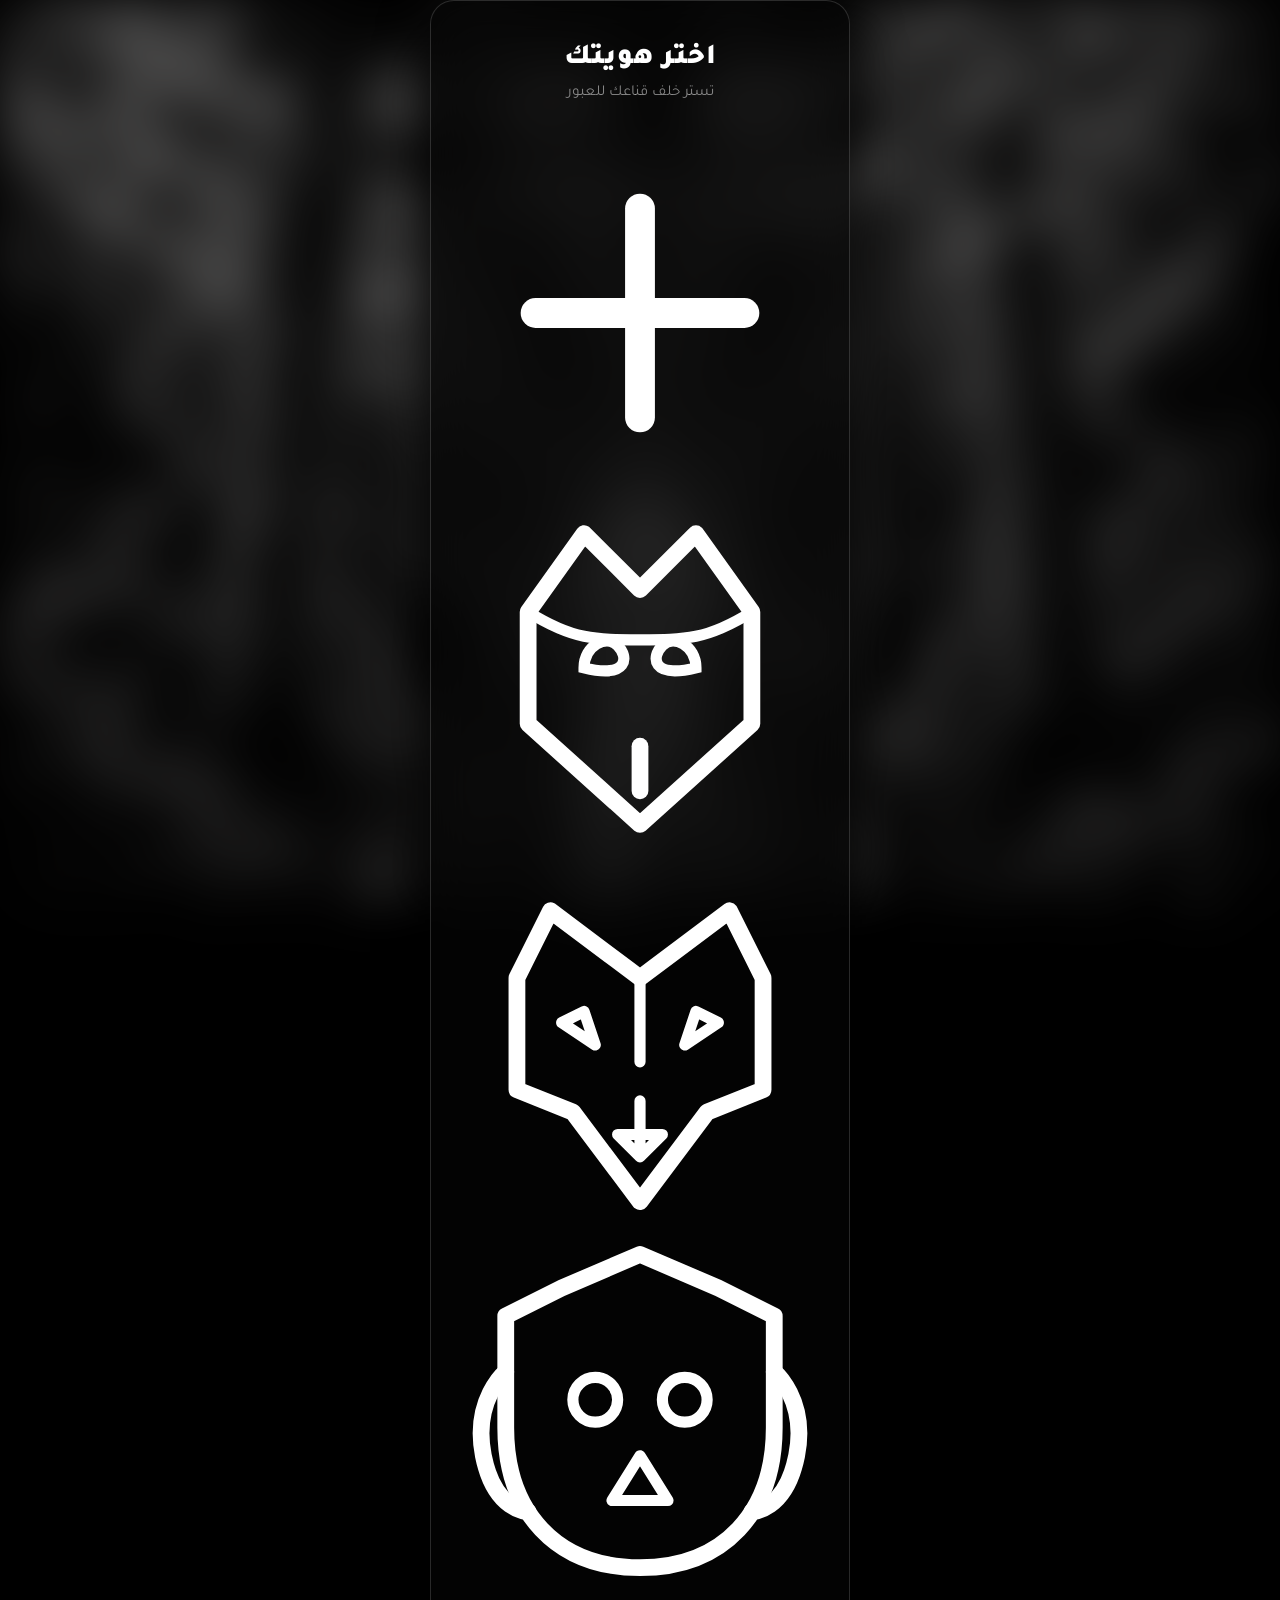
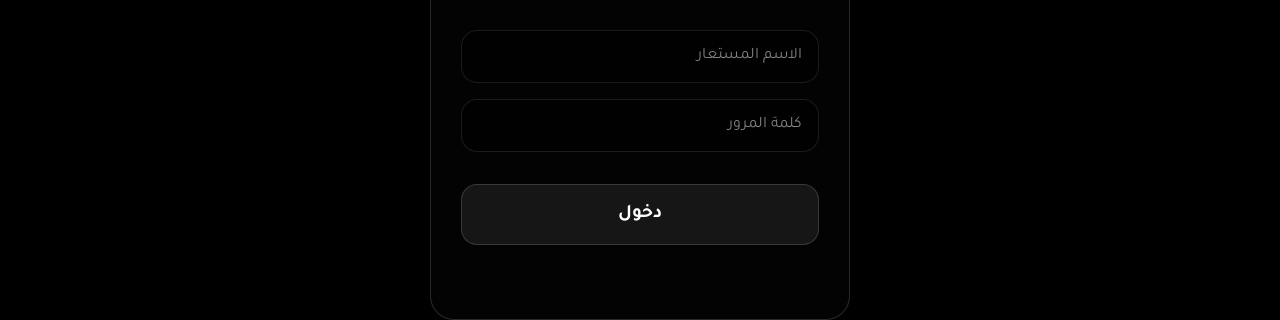
==== commit 2c3abfa6: "Update index.html" ====
--- a/index.html
+++ b/index.html
@@ -18,27 +18,44 @@
             <p>تستر خلف قناعك للعبور</p>
         </div>
 
-        <div class="masks-container">
-            <div class="mask-circle" data-mask="fox">
-                <svg viewBox="0 0 24 24" class="mask-icon">
-                    <path d="M22 3l-4.5 4.5c.3.9.5 1.9.5 3 0 5.5-6 10.5-6 10.5S6 16 6 10.5c0-1.1.2-2.1.5-3L2 3l5 2.5c1.4-1 3.1-1.5 5-1.5s3.6.5 5 1.5L22 3z" fill="none" stroke="currentColor" stroke-width="1.5" stroke-linejoin="round"/>
-                    <path d="M9 10l-2 1m8-1l2 1" stroke="currentColor" stroke-width="1.5" stroke-linecap="round"/>
+        <div class="avatar-section">
+            <div class="main-avatar" id="mainAvatarBtn">
+                <svg viewBox="0 0 24 24" class="add-icon" id="addIcon">
+                    <line x1="12" y1="5" x2="12" y2="19" stroke="currentColor" stroke-width="2" stroke-linecap="round"/>
+                    <line x1="5" y1="12" x2="19" y2="12" stroke="currentColor" stroke-width="2" stroke-linecap="round"/>
                 </svg>
             </div>
-            
-            <div class="mask-circle" data-mask="wolf">
-                <svg viewBox="0 0 24 24" class="mask-icon">
-                    <path d="M12 22s-8-5.5-8-12C4 5.5 8 2 12 2s8 3.5 8 8c0 6.5-8 12-8 12z" fill="none" stroke="currentColor" stroke-width="1.5" stroke-linejoin="round"/>
-                    <path d="M12 16v2m-3-6l2 1m4-1l-2 1M6 8l3 2m6-2l-3 2" stroke="currentColor" stroke-width="1.5" stroke-linecap="round"/>
-                </svg>
-            </div>
-            
-            <div class="mask-circle" data-mask="lion">
-                <svg viewBox="0 0 24 24" class="mask-icon">
-                    <path d="M12 4a8 8 0 00-8 8c0 5 4 9 8 9s8-4 8-9a8 8 0 00-8-8z" fill="none" stroke="currentColor" stroke-width="1.5" stroke-linejoin="round"/>
-                    <path d="M12 2v2m0 18v2M4.93 4.93l1.41 1.41m11.32 11.32l1.41 1.41M2 12h2m18 0h2M4.93 19.07l1.41-1.41m11.32-11.32l1.41-1.41" stroke="currentColor" stroke-width="1.5" stroke-linecap="round"/>
-                    <path d="M9 11h.01M15 11h.01M12 15v2" stroke="currentColor" stroke-width="2" stroke-linecap="round"/>
-                </svg>
+
+            <div class="masks-popup" id="masksPopup">
+                
+                <div class="mask-option" data-mask="fox">
+                    <svg viewBox="0 0 64 64" class="mask-svg">
+                        <path d="M32 58L12 40V20l10-14 10 10 10-10 10 14v20L32 58z" fill="none" stroke="currentColor" stroke-width="3" stroke-linejoin="round"/>
+                        <path d="M22 30c0-4 4-6 6-4s2 6-6 4zM42 30c0-4-4-6-6-4s-2 6 6 4z" fill="none" stroke="currentColor" stroke-width="2"/>
+                        <path d="M32 44v8" stroke="currentColor" stroke-width="3" stroke-linecap="round"/>
+                        <path d="M12 20c8 5 12 5 20 5s12 0 20-5" fill="none" stroke="currentColor" stroke-width="2"/>
+                    </svg>
+                </div>
+                
+                <div class="mask-option" data-mask="wolf">
+                    <svg viewBox="0 0 64 64" class="mask-svg">
+                        <path d="M32 60l-12-16-10-4V20l6-12 16 12 16-12 6 12v20l-10 4L32 60z" fill="none" stroke="currentColor" stroke-width="3" stroke-linejoin="round"/>
+                        <path d="M18 28l6 4-2-6zM46 28l-6 4 2-6z" fill="none" stroke="currentColor" stroke-width="2" stroke-linejoin="round"/>
+                        <path d="M32 42v10l-4-4h8l-4 4z" fill="none" stroke="currentColor" stroke-width="2" stroke-linejoin="round"/>
+                        <path d="M32 20v15" stroke="currentColor" stroke-width="2" stroke-linecap="round"/>
+                    </svg>
+                </div>
+                
+                <div class="mask-option" data-mask="lion">
+                    <svg viewBox="0 0 64 64" class="mask-svg">
+                        <path d="M32 60c-15 0-24-10-24-25V15l10-5 14-6 14 6 10 5v20C56 50 47 60 32 60z" fill="none" stroke="currentColor" stroke-width="3" stroke-linejoin="round"/>
+                        <circle cx="24" cy="30" r="4" fill="none" stroke="currentColor" stroke-width="2"/>
+                        <circle cx="40" cy="30" r="4" fill="none" stroke="currentColor" stroke-width="2"/>
+                        <path d="M32 40l-5 8h10z" fill="none" stroke="currentColor" stroke-width="2" stroke-linejoin="round"/>
+                        <path d="M8 25c0 0-6 5-4 15s8 10 8 10M56 25c0 0 6 5 4 15s-8 10-8 10" fill="none" stroke="currentColor" stroke-width="3" stroke-linecap="round"/>
+                    </svg>
+                </div>
+
             </div>
         </div>
 
